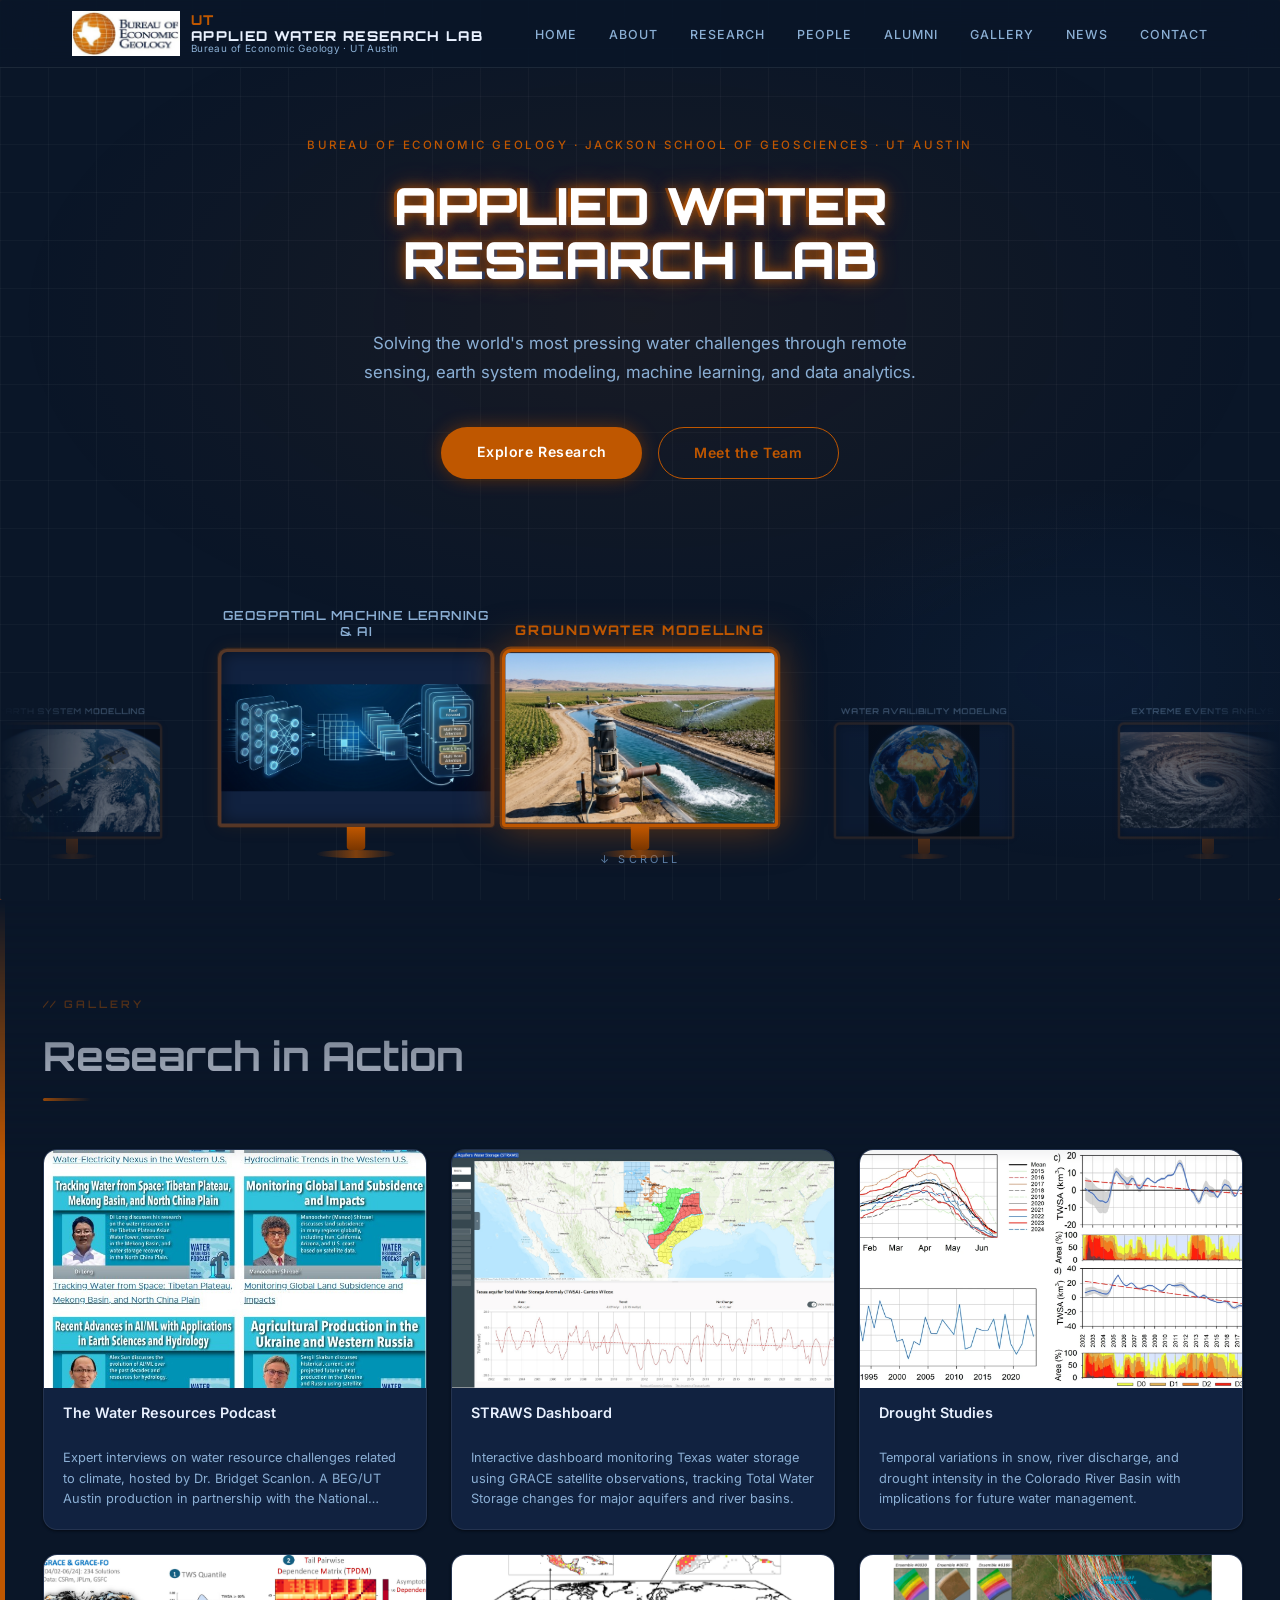
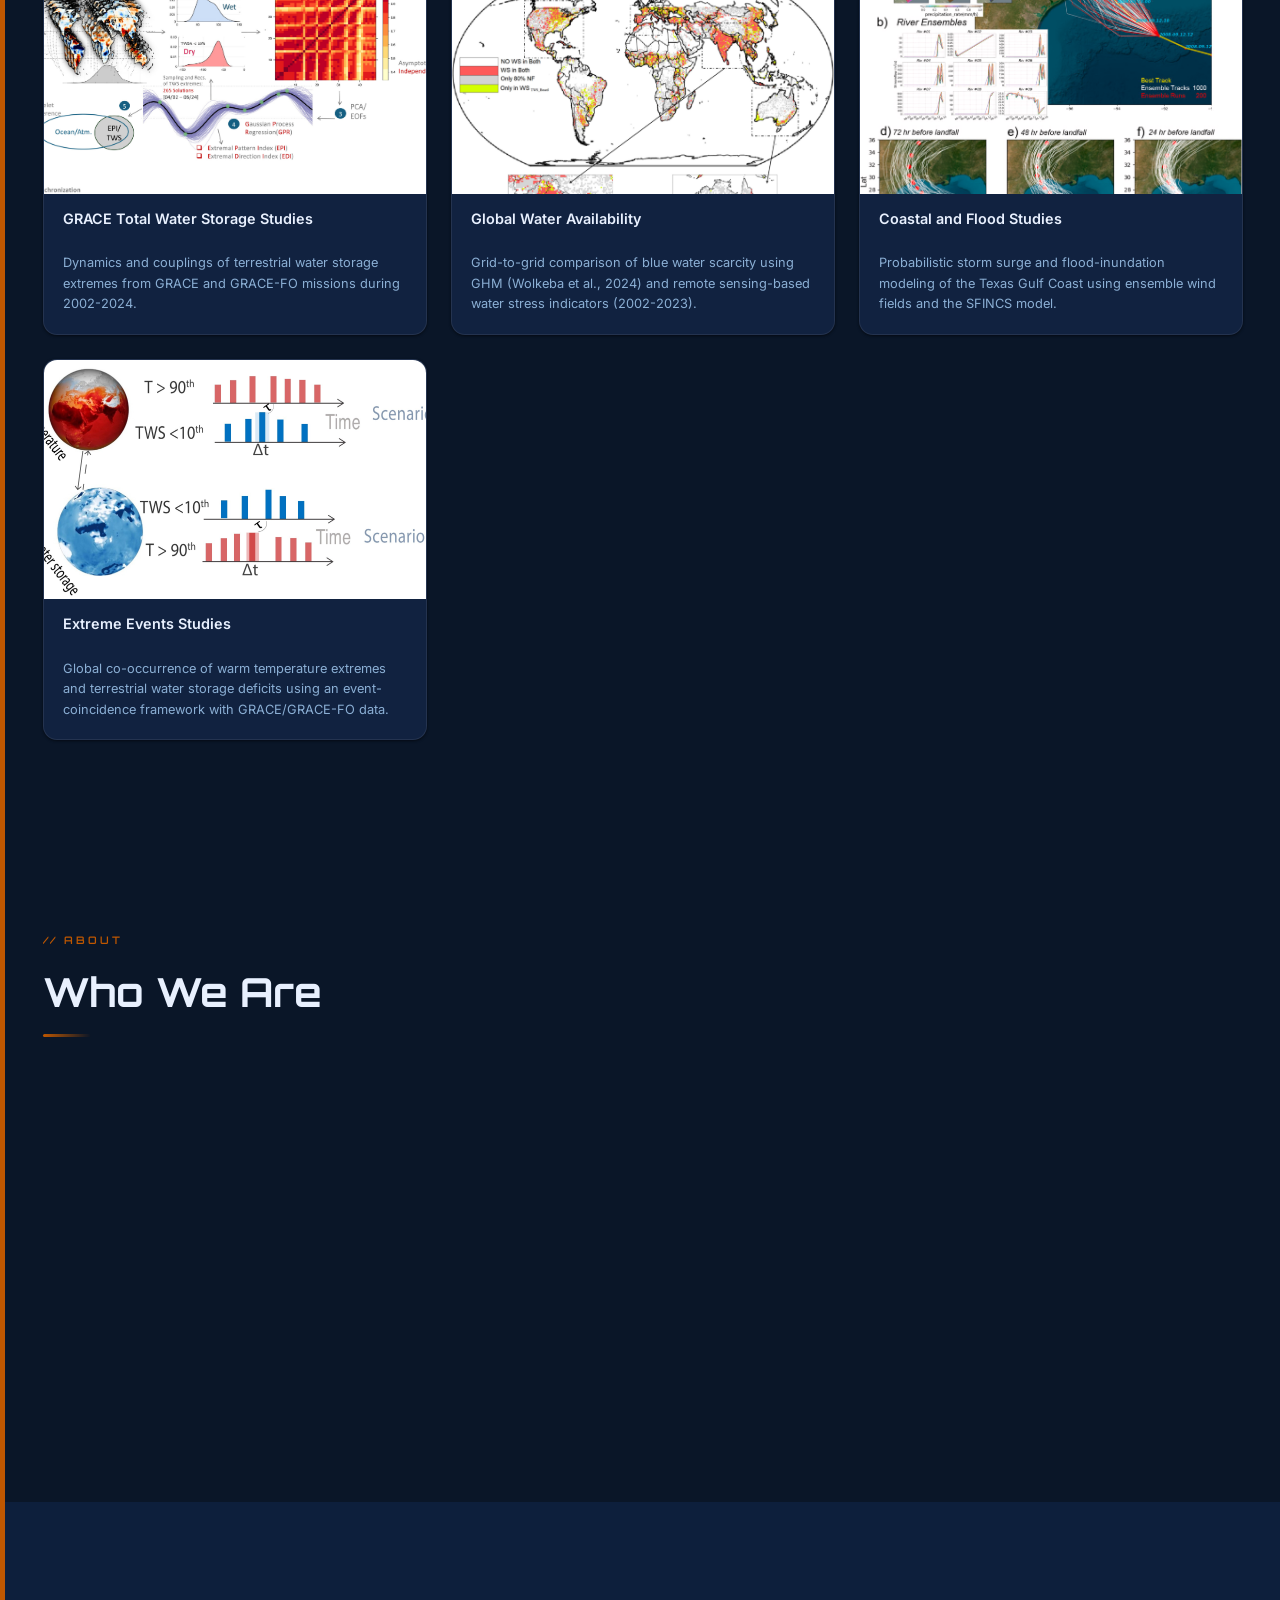
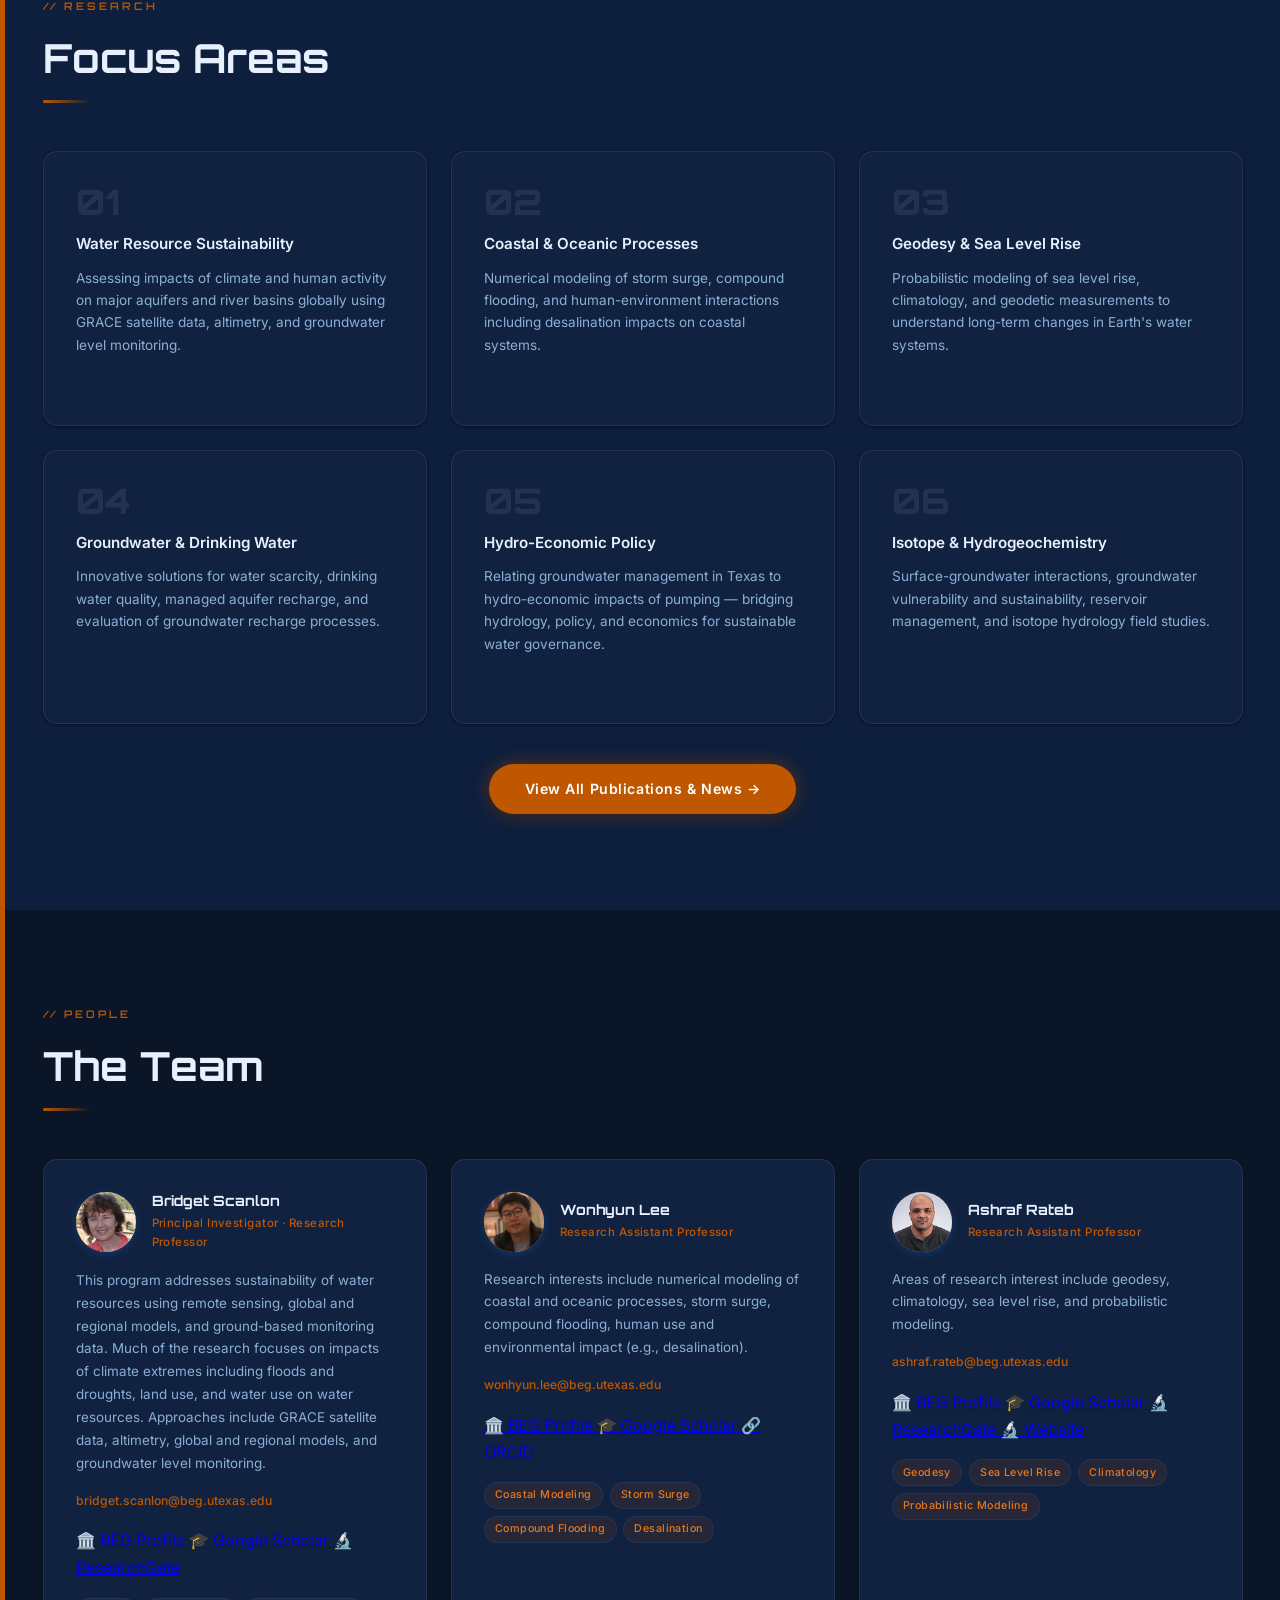
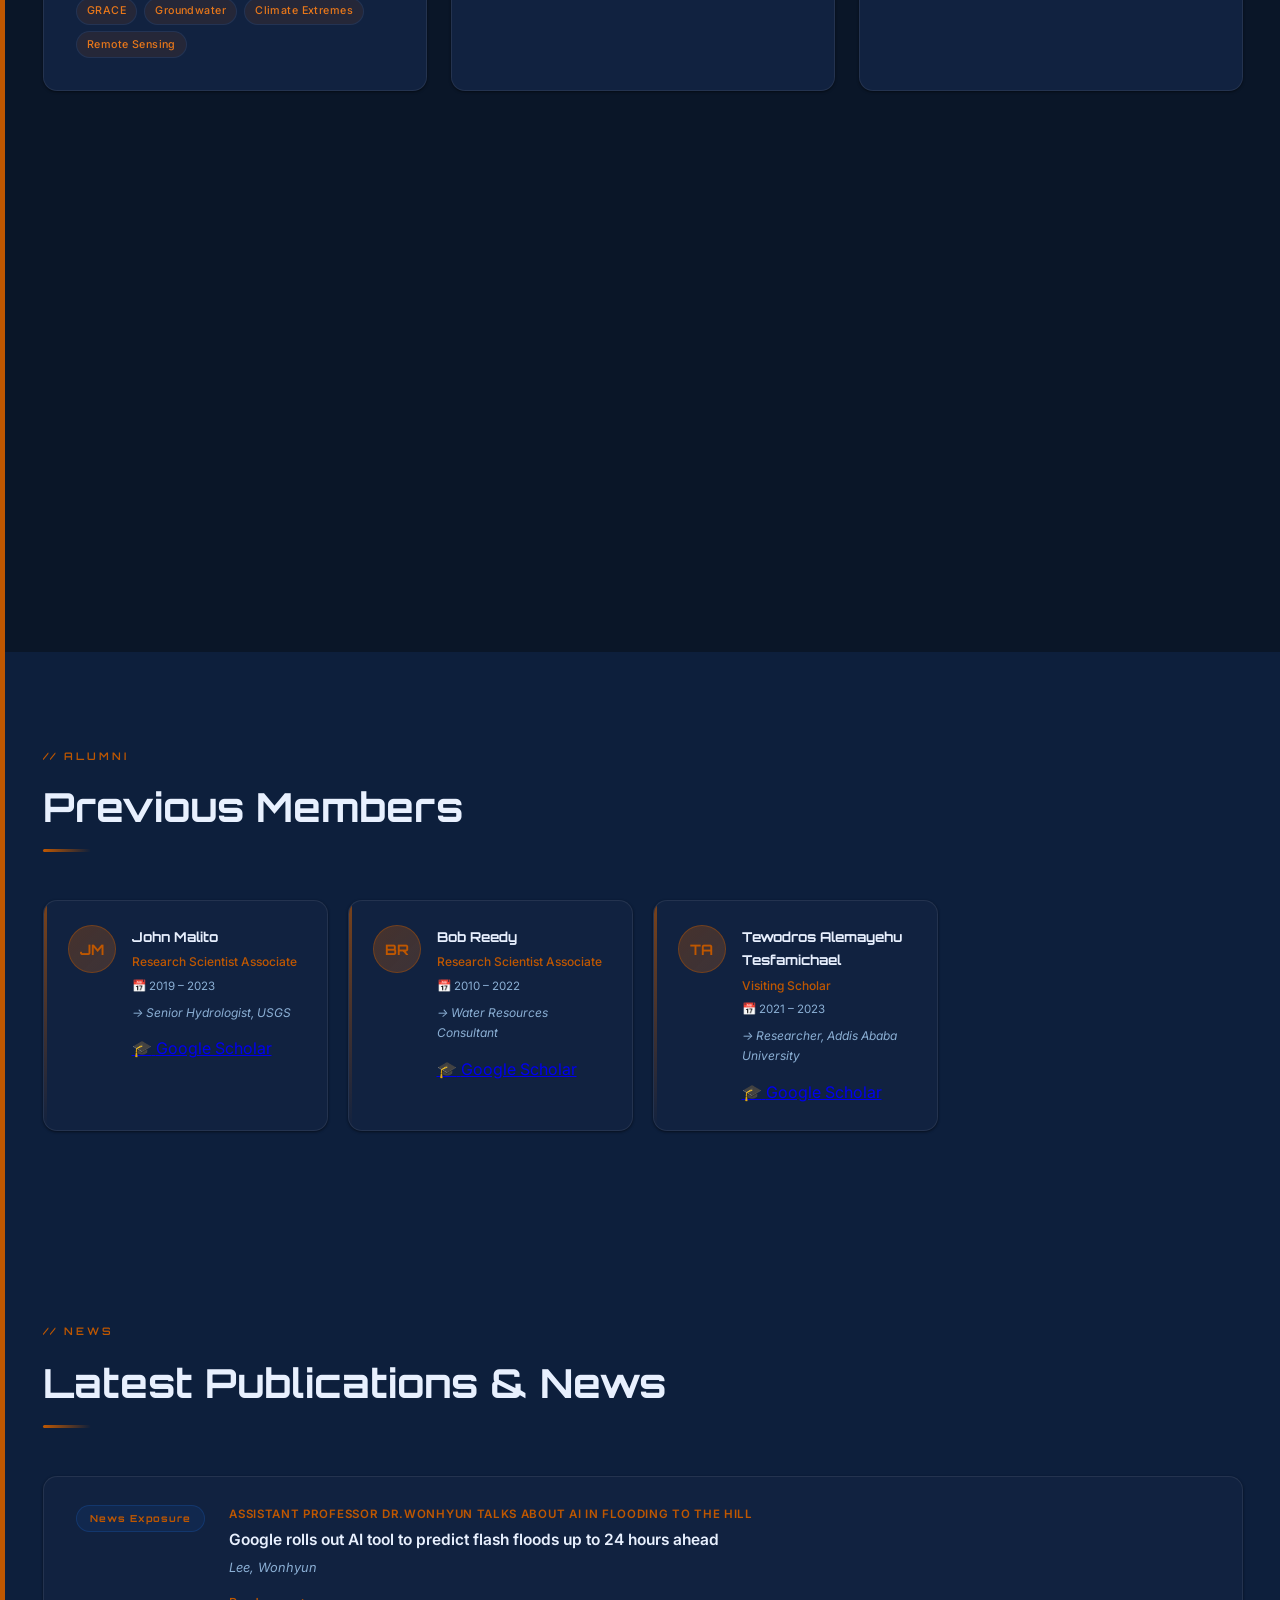
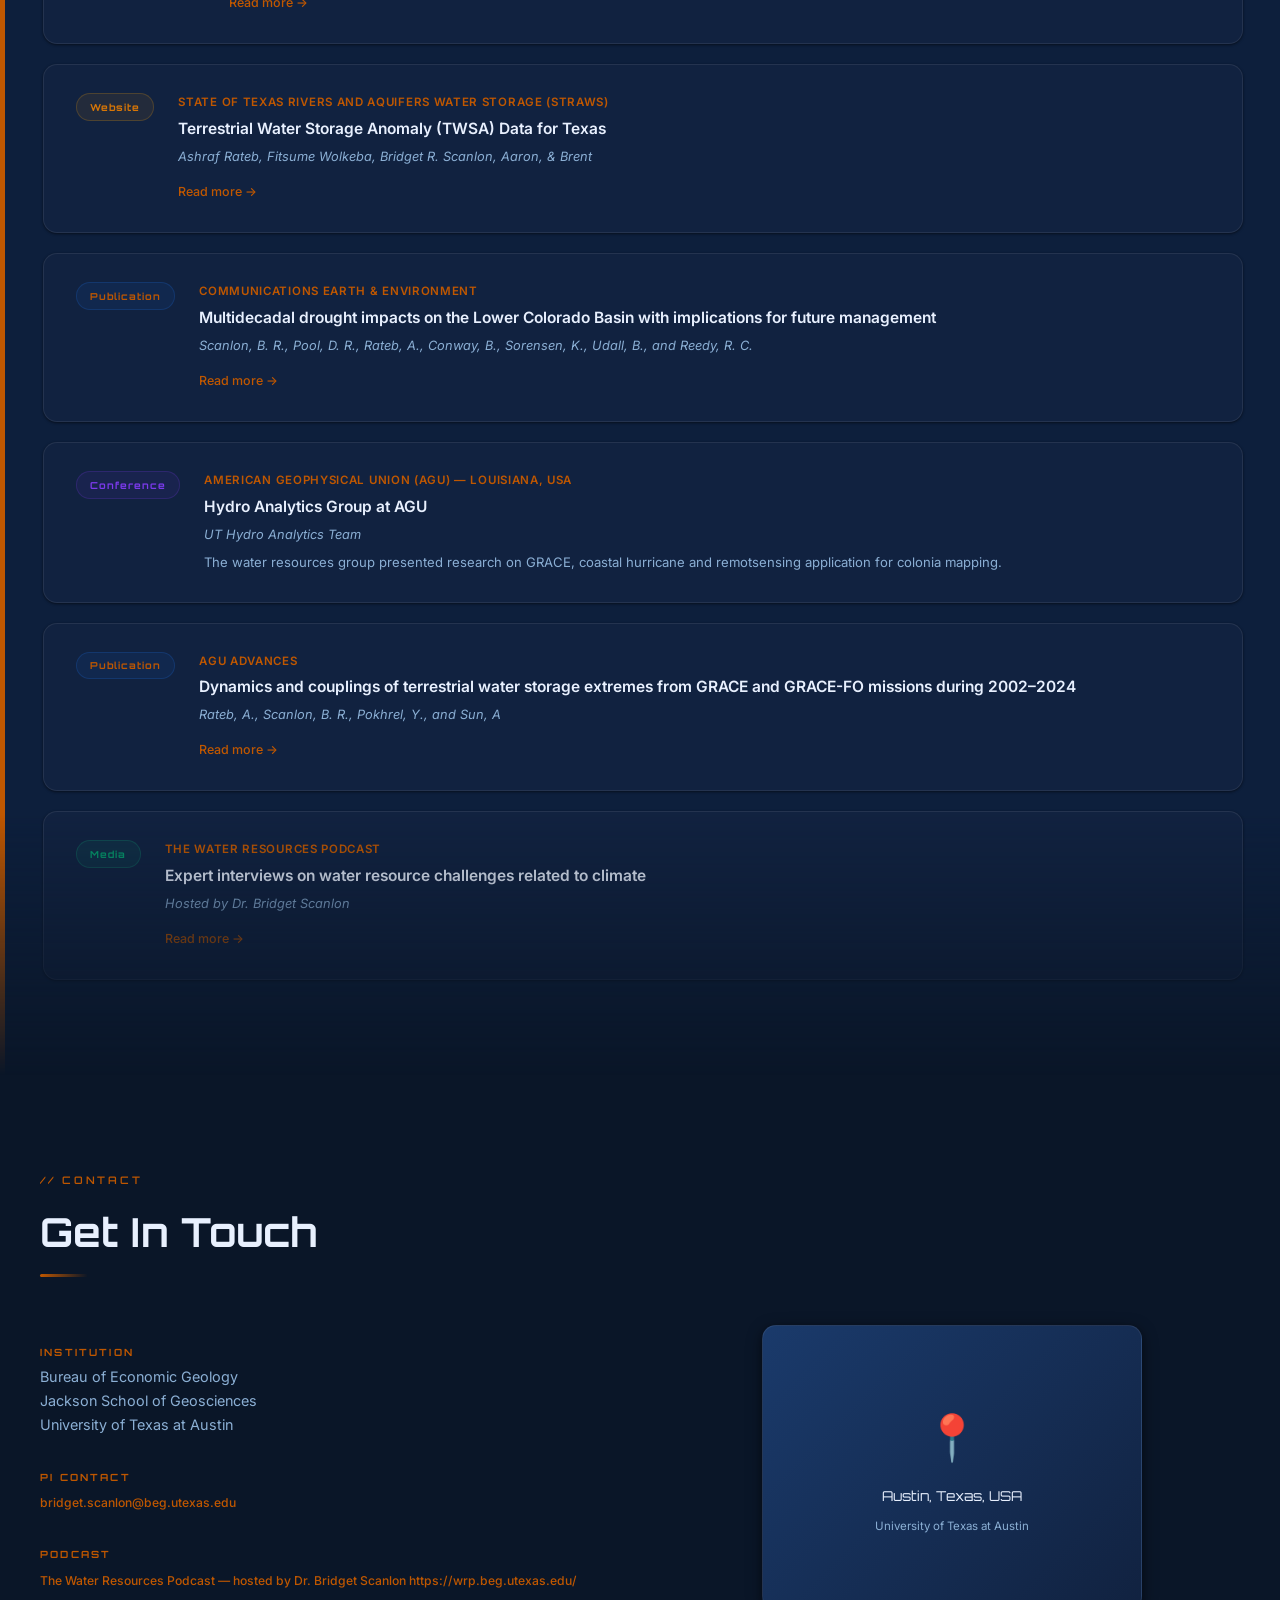
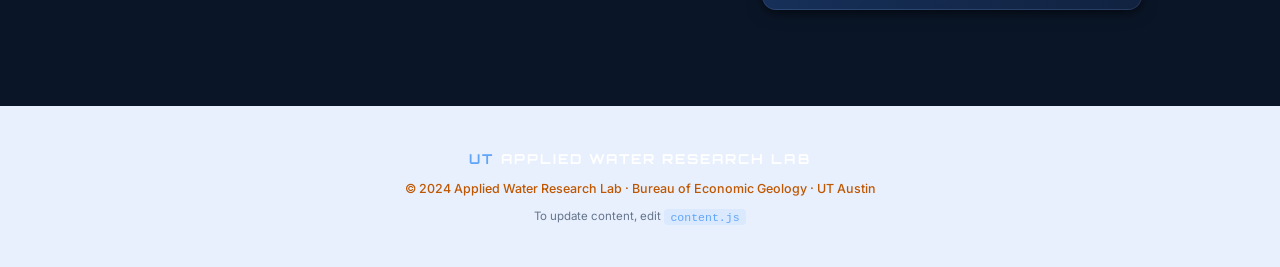
==== index.html @ e564a517 "Deploy Applied Water Research Lab website" ====
<!DOCTYPE html>
<html lang="en">
<head>
  <meta charset="UTF-8" />
  <meta name="viewport" content="width=device-width, initial-scale=1.0"/>
  <title>Applied Water Research Lab</title>
  <link rel="stylesheet" href="style.css" />
  <link href="https://fonts.googleapis.com/css2?family=Orbitron:wght@400;600;800&family=Inter:wght@300;400;500;600&display=swap" rel="stylesheet"/>
</head>
<body>

  <!-- ── PARTICLE CANVAS ── -->
  <canvas id="particles"></canvas>

  <!-- ── NAV ── -->
  <nav class="navbar" id="navbar">
    <div class="nav-inner">
      <div class="nav-logo">
        <!-- BEG Logo from gallery -->
        <img src="images/gallery/BEG UTA logo.JPG" alt="Bureau of Economic Geology · UT Austin" class="ut-logo"/>
        <div class="nav-logo-text">
          <span class="logo-accent">UT</span> APPLIED WATER RESEARCH LAB
          <span class="nav-logo-sub">Bureau of Economic Geology · UT Austin</span>
        </div>
      </div>
      <ul class="nav-links">
        <li><a href="#home">Home</a></li>
        <li><a href="#about">About</a></li>
        <li><a href="#research">Research</a></li>
        <li><a href="#people">People</a></li>
        <li><a href="#alumni">Alumni</a></li>
        <li><a href="#gallery">Gallery</a></li>
        <li><a href="#news">News</a></li>
        <li><a href="#contact">Contact</a></li>
      </ul>
      <button class="nav-toggle" id="navToggle">&#9776;</button>
    </div>
  </nav>

  <!-- ── HERO ── -->
  <section class="hero" id="home">

    <!-- ── HERO DECORATIVE (injected by hero-deco.js) ── -->
    <div class="hero-deco" id="heroDeco" aria-hidden="true"></div>

    <!-- Hero layout: center content only, no side columns -->
    <div class="hero-layout">
      <div class="hero-col hero-col-center">
        <p class="hero-eyebrow">Bureau of Economic Geology · Jackson School of Geosciences · UT Austin</p>
        <h1 class="hero-title">
          <span class="glitch" data-text="APPLIED WATER RESEARCH LAB">APPLIED WATER RESEARCH LAB</span>
        </h1>
        <p class="hero-desc">
          Solving the world's most pressing water challenges through remote sensing,
          earth system modeling, machine learning, and data analytics.
        </p>
        <div class="hero-cta">
          <a href="#research" class="btn-primary">Explore Research</a>
          <a href="#people" class="btn-outline">Meet the Team</a>
        </div>
      </div>
    </div><!-- end .hero-layout -->

    <!-- ── SKETCH CAROUSEL — slides at bottom of hero ── -->
    <div class="hero-carousel" id="heroCarousel" aria-label="Research themes">
      <div class="hc-track" id="hcTrack"></div>
    </div>

    <div class="scroll-hint">&#8595; SCROLL</div>
  </section>

  <!-- ── ORANGE STRIPE ZONE: Gallery → News ── -->
  <div id="stripe-zone">

  <!-- ── HOME MEDIA GALLERY ── -->
  <section class="section section-gallery" id="gallery">
    <div class="container">
      <div class="section-header">
        <span class="section-tag">// GALLERY</span>
        <h2 class="section-title">Research in Action</h2>
      </div>
      <!-- injected by main.js from content.js GALLERY -->
      <div class="gallery-grid" id="galleryGrid"></div>
    </div>
  </section>

  <!-- ── ABOUT ── -->
  <section class="section" id="about">
    <div class="container">
      <div class="section-header">
        <span class="section-tag">// ABOUT</span>
        <h2 class="section-title">Who We Are</h2>
      </div>
      <div class="about-grid">
        <!-- injected by main.js from content.js ABOUT.paragraphs -->
        <div class="about-text" id="aboutText"></div>
        <!-- injected by main.js from content.js ABOUT.pillars -->
        <div class="about-pillars" id="aboutPillars"></div>
      </div>
    </div>
  </section>

  <!-- ── RESEARCH ── -->
  <section class="section section-dark" id="research">
    <div class="container">
      <div class="section-header">
        <span class="section-tag">// RESEARCH</span>
        <h2 class="section-title">Focus Areas</h2>
      </div>
      <!-- injected by main.js from content.js RESEARCH_AREAS -->
      <div class="research-grid" id="researchGrid"></div>
      <div class="research-cta">
        <a href="#news" class="btn-primary">View All Publications &amp; News →</a>
      </div>
    </div>
  </section>

  <!-- ── PEOPLE ── -->
  <section class="section" id="people">
    <div class="container">
      <div class="section-header">
        <span class="section-tag">// PEOPLE</span>
        <h2 class="section-title">The Team</h2>
      </div>
      <div class="people-grid" id="peopleGrid"></div>
    </div>
  </section>

  <!-- ── ALUMNI ── -->
  <section class="section section-dark" id="alumni">
    <div class="container">
      <div class="section-header">
        <span class="section-tag">// ALUMNI</span>
        <h2 class="section-title">Previous Members</h2>
      </div>
      <div class="alumni-grid" id="alumniGrid"></div>
    </div>
  </section>

  <!-- ── NEWS ── -->
  <section class="section section-dark" id="news">
    <div class="container">
      <div class="section-header">
        <span class="section-tag">// NEWS</span>
        <h2 class="section-title">Latest Publications &amp; News</h2>
      </div>
      <!-- injected by main.js from content.js NEWS -->
      <div class="news-list" id="newsList"></div>
    </div>
  </section>

  </div><!-- end #stripe-zone -->

  <!-- ── CONTACT ── -->
  <section class="section" id="contact">
    <div class="container">
      <div class="section-header">
        <span class="section-tag">// CONTACT</span>
        <h2 class="section-title">Get In Touch</h2>
      </div>
      <div class="contact-grid">
        <!-- injected by main.js from content.js CONTACT -->
        <div class="contact-info" id="contactInfo"></div>
        <div class="contact-map-placeholder">
          <div class="map-box">
            <span>📍</span>
            <p id="mapLocation">Austin, Texas, USA</p>
            <small>University of Texas at Austin</small>
          </div>
        </div>
      </div>
    </div>
  </section>

  <!-- ── FOOTER ── -->
  <footer class="footer">
    <div class="footer-inner">
      <div class="footer-logo"><span class="logo-accent">UT</span> APPLIED WATER RESEARCH LAB</div>
      <p class="footer-copy">© 2024 Applied Water Research Lab · Bureau of Economic Geology · UT Austin</p>
      <p class="footer-edit">To update content, edit <code>content.js</code></p>
    </div>
  </footer>

  <!-- ── LIGHTBOX ── -->
  <div id="lightbox" class="lightbox" role="dialog" aria-modal="true">
    <button class="lb-close" onclick="closeLightbox()" aria-label="Close">&#10005;</button>
    <button class="lb-nav lb-prev" onclick="lbNav(-1)" aria-label="Previous">&#8592;</button>
    <button class="lb-nav lb-next" onclick="lbNav(1)"  aria-label="Next">&#8594;</button>
    <div class="lb-content">
      <img id="lb-img" src="" alt="" />
      <div class="lb-text">
        <div id="lb-caption" class="lb-caption"></div>
        <p id="lb-desc" class="lb-desc"></p>
      </div>
    </div>
  </div>

  <!-- content.js MUST load before main.js -->
  <script src="content.js"></script>
  <script src="hero-deco.js"></script>
  <script src="main.js"></script>
</body>
</html>
---- style.css ----
/* ============================================================
   UT Hydro Analytics — Navy Blue Dark Theme
   ============================================================ */

:root {
  --bg:          #0a1628;
  --bg2:         #0d1f3c;
  --surface:     #112240;
  --surface2:    #1a3a6b;
  --accent:      #BF5700;
  --accent2:     #e8771a;
  --accent3:     #ff9a3c;
  --accent-soft: rgba(191,87,0,0.12);
  --text:        #e8f0fe;
  --text-muted:  #8bafd4;
  --text-light:  #5a7fa8;
  --border:      rgba(255,255,255,0.08);
  --border-accent: rgba(191,87,0,0.35);
  --shadow-sm:   0 1px 3px rgba(0,0,0,0.35), 0 1px 2px rgba(0,0,0,0.2);
  --shadow-md:   0 4px 16px rgba(0,0,0,0.45), 0 2px 6px rgba(0,0,0,0.25);
  --shadow-lg:   0 12px 40px rgba(0,0,0,0.55), 0 4px 12px rgba(191,87,0,0.15);
  --glow:        0 4px 24px rgba(191,87,0,0.25);
  --font-head:   'Orbitron', sans-serif;
  --font-body:   'Inter', sans-serif;
  --radius:      14px;
  --radius-sm:   8px;
  --nav-h:       68px;
}

*, *::before, *::after { box-sizing: border-box; margin: 0; padding: 0; }
html { scroll-behavior: smooth; }

body {
  background: var(--bg);
  color: var(--text);
  font-family: var(--font-body);
  font-size: 16px;
  line-height: 1.7;
  overflow-x: hidden;
}

/* ── SCROLLBAR ── */
::-webkit-scrollbar { width: 5px; }
::-webkit-scrollbar-track { background: var(--bg2); }
::-webkit-scrollbar-thumb { background: var(--accent); border-radius: 3px; }

/* ── PARTICLE CANVAS ── */
#particles {
  position: fixed;
  inset: 0;
  z-index: 0;
  pointer-events: none;
  opacity: 0.45;
}

/* ── NAVBAR ── */
.navbar {
  position: fixed;
  top: 0; left: 0; right: 0;
  height: var(--nav-h);
  z-index: 100;
  background: rgba(10, 22, 40, 0.88);
  backdrop-filter: blur(20px);
  -webkit-backdrop-filter: blur(20px);
  border-bottom: 1px solid var(--border);
  transition: box-shadow 0.3s, background 0.3s;
}
.navbar.scrolled {
  background: rgba(10, 22, 40, 0.97);
  box-shadow: var(--shadow-sm);
}

.nav-inner {
  max-width: 1200px;
  margin: 0 auto;
  height: 100%;
  display: flex;
  align-items: center;
  justify-content: space-between;
  padding: 0 2rem;
}

.nav-logo {
  font-family: var(--font-head);
  font-size: 0.85rem;
  font-weight: 800;
  letter-spacing: 0.12em;
  color: var(--text);
}
.logo-accent { color: var(--accent); }

.nav-links { display: flex; gap: 2rem; list-style: none; }
.nav-links a {
  color: var(--text-muted);
  text-decoration: none;
  font-size: 0.78rem;
  font-weight: 500;
  letter-spacing: 0.08em;
  text-transform: uppercase;
  transition: color 0.2s;
  position: relative;
  padding-bottom: 2px;
}
.nav-links a::after {
  content: '';
  position: absolute;
  bottom: -2px; left: 0;
  width: 0; height: 2px;
  background: var(--accent);
  border-radius: 2px;
  transition: width 0.25s;
}
.nav-links a:hover { color: var(--accent); }
.nav-links a:hover::after { width: 100%; }

.nav-toggle {
  display: none;
  background: none;
  border: none;
  color: var(--accent);
  font-size: 1.4rem;
  cursor: pointer;
}

/* ── HERO ── */
.hero {
  position: relative;
  /* Use min-content height so it never clips at high zoom */
  min-height: max(100vh, 520px);
  display: flex;
  flex-direction: column;
  align-items: stretch;
  justify-content: center;
  padding-top: calc(var(--nav-h) + clamp(1rem, 3vh, 3rem));
  padding-bottom: clamp(0.5rem, 2vh, 2rem);
  z-index: 1;
  overflow: hidden;
}

/* Center content column */
.hero-layout {
  display: flex;
  justify-content: center;
  align-items: center;
  width: 100%;
  max-width: min(860px, 95vw);
  margin: 0 auto;
  padding: 0 clamp(1rem, 4vw, 3rem);
  flex: 1;
}

.hero-col-center {
  display: flex;
  flex-direction: column;
  align-items: center;
  text-align: center;
  gap: 0;
  z-index: 1;
  width: 100%;
}

/* Fluid title */
.hero-title {
  font-family: var(--font-head);
  font-size: clamp(1.4rem, 5.5vw, 5rem);
  font-weight: 800;
  line-height: 1.05;
  /* Generous bottom margin — keeps glow well away from description */
  margin-bottom: clamp(2rem, 4vh, 4rem);
  padding-bottom: 0.2em;
  color: var(--text);
  /* Contain the glow within the title block */
  isolation: isolate;
}

.hero-sub {
  font-size: clamp(0.65rem, 2vw, 1.6rem);
  font-weight: 400;
  color: var(--text-muted);
  letter-spacing: 0.28em;
}

.hero-eyebrow {
  font-size: clamp(0.55rem, 1vw, 0.72rem);
  letter-spacing: 0.2em;
  text-transform: uppercase;
  color: var(--accent);
  margin-bottom: clamp(0.5rem, 1.5vh, 1.5rem);
  font-weight: 500;
}

.hero-desc {
  max-width: min(520px, 90vw);
  color: var(--text-muted);
  font-size: clamp(0.8rem, 1.4vw, 1.05rem);
  margin-bottom: clamp(1rem, 2vh, 2rem);
  line-height: 1.75;
  text-align: center;
  margin-left: auto;
  margin-right: auto;
}

.hero-cta {
  display: flex;
  gap: clamp(0.5rem, 2vw, 1rem);
  justify-content: center;
  flex-wrap: wrap;
  margin-bottom: clamp(0.5rem, 1.5vh, 1.5rem);
}

/* ── HERO CAROUSEL STRIP ── */
.hero-carousel {
  width: 100%;
  overflow-x: hidden;
  overflow-y: visible;
  /* Top padding = room for label + active scale overshoot */
  padding: clamp(2rem, 4vh, 4rem) 0 clamp(0.5rem, 1.5vh, 1.5rem);
  position: relative;
  z-index: 1;
  flex-shrink: 0;
  -webkit-mask-image: linear-gradient(
    to right, transparent 0%, black 6%, black 94%, transparent 100%);
  mask-image: linear-gradient(
    to right, transparent 0%, black 6%, black 94%, transparent 100%);
}

.hc-track {
  display: flex;
  gap: clamp(10px, 1.5vw, 24px);
  align-items: flex-end;
  will-change: transform;
  cursor: pointer;
  overflow: visible;
}

/* Each monitor item — fluid width */
.hc-item {
  flex-shrink: 0;
  width: clamp(120px, 16vw, 260px);
  display: flex;
  flex-direction: column;
  align-items: center;
  gap: 0.4rem;
  opacity: 0.38;
  transform: scale(0.75);
  transform-origin: center bottom;
  transition: opacity 0.45s ease, transform 0.45s cubic-bezier(0.4,0,0.2,1);
}

.hc-item.hc-active {
  opacity: 1;
  transform: scale(1.15);
}

/* Label above monitor */
.hc-label {
  font-family: var(--font-head);
  font-size: clamp(0.45rem, 0.7vw, 0.68rem);
  font-weight: 600;
  letter-spacing: 0.08em;
  color: var(--text-muted);
  text-align: center;
  text-transform: uppercase;
  width: 100%;
  white-space: normal;
  line-height: 1.3;
  min-height: 2.2em;
  display: flex;
  align-items: flex-end;
  justify-content: center;
  transition: color 0.3s;
  order: -1;
}

.hc-item.hc-active .hc-label {
  color: #BF5700;
  font-weight: 800;
}

.hc-screen {
  display: flex;
  flex-direction: column;
  align-items: center;
}

/* Bezel — fluid */
.hc-bezel {
  width: 100%;
  aspect-ratio: 16/10;
  border: clamp(2px, 0.3vw, 3px) solid rgba(191,87,0,0.4);
  border-radius: 6px 6px 3px 3px;
  overflow: hidden;
  background: var(--surface);
  box-shadow:
    0 0 0 1px rgba(191,87,0,0.15),
    0 0 14px rgba(191,87,0,0.1),
    inset 0 0 12px rgba(0,0,0,0.5);
  transition: border-color 0.45s, box-shadow 0.45s;
}

.hc-item.hc-active .hc-bezel {
  border-color: #BF5700;
  box-shadow:
    0 0 0 2px rgba(191,87,0,0.55),
    0 0 32px rgba(191,87,0,0.55),
    inset 0 0 8px rgba(0,0,0,0.2);
}

.hc-bezel img {
  width: 100%;
  height: 100%;
  object-fit: contain;
  background: transparent;
  display: block;
  transition: transform 0.45s ease;
}

.hc-item.hc-active .hc-bezel img { transform: scale(1.06); }

.hc-stand {
  width: clamp(8px, 1vw, 16px);
  height: clamp(10px, 1.5vw, 20px);
  background: linear-gradient(to bottom, #BF5700, #7a3600);
  border-radius: 0 0 3px 3px;
}

.hc-base {
  width: clamp(36px, 5vw, 70px);
  height: clamp(4px, 0.5vw, 7px);
  background: linear-gradient(to right, transparent, #BF5700, transparent);
  border-radius: 50%;
  opacity: 0.65;
}

/* Always show carousel — never hide it */
@media (max-width: 480px) {
  .hc-item  { width: clamp(90px, 22vw, 140px); }
  .hc-label { font-size: 0.45rem; min-height: 1.8em; }
}

/* Side columns — 3 sketches each */
.hero-col {
  display: flex;
  flex-direction: column;
  gap: 0.8rem;
  align-items: center;
}

.hero-col-center {
  display: flex;
  flex-direction: column;
  align-items: center;
  text-align: center;
  gap: 0;
  z-index: 1;
}

/* Each sketch slot */
.hero-sketch {
  width: 100%;
  max-width: 220px;
  display: flex;
  flex-direction: column;
  align-items: center;
  gap: 0.3rem;
  animation: decoFadeIn 0.9s ease forwards;
  opacity: 0;
}
.hero-sketch:nth-child(1) { animation-delay: 0.15s; }
.hero-sketch:nth-child(2) { animation-delay: 0.35s; }
.hero-sketch:nth-child(3) { animation-delay: 0.55s; }

.hero-sketch img {
  width: 100%;
  height: auto;
  object-fit: contain;
  background: transparent;
  filter: drop-shadow(0 3px 10px rgba(26,115,232,0.12));
  animation: decoFloat 8s ease-in-out infinite;
}
.hero-sketch:nth-child(2) img { animation-duration: 10s; animation-delay: 0.8s; }
.hero-sketch:nth-child(3) img { animation-duration:  9s; animation-delay: 1.4s; }

.sketch-label {
  font-family: var(--font-head);
  font-size: 0.55rem;
  font-weight: 700;
  letter-spacing: 0.08em;
  color: var(--accent2);
  text-align: center;
  opacity: 0.7;
  text-transform: uppercase;
}

/* heroDeco not used — hidden */
.hero-deco { display: none; }

@keyframes decoFadeIn {
  from { opacity: 0; transform: translateY(14px) scale(0.96); }
  to   { opacity: 1; transform: none; }
}
@keyframes decoFloat {
  0%,100% { transform: translateY(0);    }
  50%      { transform: translateY(-9px); }
}

/* Hero text */
.hero-eyebrow {
  font-size: clamp(0.6rem, 1vw, 0.72rem);
  letter-spacing: 0.2em;
  text-transform: uppercase;
  color: var(--accent);
  margin-bottom: 1rem;
  font-weight: 500;
}
.hero-title {
  font-family: var(--font-head);
  font-size: clamp(1.5rem, 4.5vw, 5rem);
  font-weight: 800;
  line-height: 1.05;
  margin-bottom: 1rem;
  color: var(--text);
}
.hero-sub {
  font-size: clamp(0.7rem, 2vw, 1.6rem);
  font-weight: 400;
  color: var(--text-muted);
  letter-spacing: 0.28em;
}
.hero-desc {
  max-width: 520px;
  color: var(--text-muted);
  font-size: clamp(0.85rem, 1.2vw, 1.05rem);
  margin-bottom: 1.5rem;
  line-height: 1.75;
  text-align: center;
  margin-left: auto;
  margin-right: auto;
}
.hero-cta {
  display: flex;
  gap: 1rem;
  justify-content: center;
  flex-wrap: wrap;
  margin-bottom: 0.5rem;
}
.hero-stats {
  display: flex;
  gap: 1rem;
  justify-content: center;
  flex-wrap: wrap;
  margin-top: 0.5rem;
}

/* Stat cards as clickable links */
.stat-card {
  display: flex;
  flex-direction: column;
  align-items: center;
  padding: 1.2rem 2rem;
  background: var(--surface);
  border: 1px solid var(--border);
  border-radius: var(--radius);
  box-shadow: var(--shadow-sm);
  min-width: 120px;
  text-decoration: none;
  transition: transform 0.2s, box-shadow 0.2s, border-color 0.2s;
}
.stat-link:hover {
  transform: translateY(-3px);
  box-shadow: var(--shadow-lg);
  border-color: #BF5700;
}
.stat-num {
  font-family: var(--font-head);
  font-size: 2rem;
  font-weight: 800;
  color: var(--accent);
}
.stat-label {
  font-size: 0.72rem;
  color: var(--text-muted);
  letter-spacing: 0.1em;
  text-transform: uppercase;
  margin-top: 0.2rem;
  text-align: center;
}

/* Theme label above each sketch */
.sketch-theme-label {
  font-family: var(--font-head);
  font-size: clamp(0.5rem, 0.9vw, 0.65rem);
  font-weight: 700;
  letter-spacing: 0.08em;
  color: #BF5700;
  text-align: center;
  text-transform: uppercase;
  opacity: 0.85;
  margin-bottom: 0.3rem;
  line-height: 1.3;
}

/* ── RESPONSIVE BREAKPOINTS ── */

/* Medium: shrink side columns, hide deep-learning overlay */
@media (max-width: 1100px) {
  .hero-layout {
    grid-template-columns: minmax(0, 1fr) minmax(0, 2.5fr) minmax(0, 1fr);
  }
  .hero-deco { display: none; }
}

/* Tablet: collapse to single column, sketches go below content */
@media (max-width: 768px) {
  .hero-layout {
    grid-template-columns: 1fr;
    grid-template-rows: auto auto auto;
  }
  .hero-col-left,
  .hero-col-right {
    flex-direction: row;
    justify-content: center;
    flex-wrap: wrap;
    gap: 0.75rem;
  }
  .hero-col-left  { order: 2; }
  .hero-col-center{ order: 1; }
  .hero-col-right { order: 3; }
  .hero-sketch    { max-width: 110px; }
  .hero-deco      { display: none; }
}

/* Mobile: hide all sketches, full-width text */
@media (max-width: 480px) {
  .hero-col-left,
  .hero-col-right { display: none; }
  .hero-layout    { padding: 0 1rem; }
}

/* Subtle geometric grid overlay */
.hero::before {
  content: '';
  position: absolute;
  inset: 0;
  background-image:
    linear-gradient(rgba(255,255,255,0.03) 1px, transparent 1px),
    linear-gradient(90deg, rgba(255,255,255,0.03) 1px, transparent 1px);
  background-size: 48px 48px;
  pointer-events: none;
}

/* Soft radial glow */
.hero::after {
  content: '';
  position: absolute;
  inset: 0;
  background:
    radial-gradient(ellipse 70% 55% at 50% 35%, rgba(191,87,0,0.08) 0%, transparent 70%),
    radial-gradient(ellipse 40% 35% at 85% 75%, rgba(26,115,232,0.06) 0%, transparent 60%);
  pointer-events: none;
}

.hero-eyebrow {
  font-size: 0.72rem;
  letter-spacing: 0.22em;
  text-transform: uppercase;
  color: var(--accent);
  margin-bottom: 1.5rem;
  font-weight: 500;
}

.hero-title {
  font-family: var(--font-head);
  font-size: clamp(1.4rem, 4vw, 5rem);
  font-weight: 800;
  line-height: 1.05;
  margin-bottom: 1.5rem;
  color: var(--text);
}

.hero-sub {
  font-size: clamp(0.9rem, 2.5vw, 1.6rem);
  font-weight: 400;
  color: var(--text-muted);
  letter-spacing: 0.28em;
}

/* Applied Water Research Lab — UT orange glow title */
.glitch {
  position: relative;
  color: #ffffff;
  /* Tighter glow — no bleed into description below */
  text-shadow:
    0 0 12px rgba(191,87,0,0.85),
    0 0 24px rgba(191,87,0,0.45),
    1px 1px 0px rgba(13,71,161,0.4);
  /* Clip glow so it can't escape the title's own line-box */
  display: block;
  overflow: visible;
  padding-bottom: 0.15em;   /* tiny buffer so descenders don't clip */
}
.glitch::before,
.glitch::after {
  content: attr(data-text);
  position: absolute;
  left: 0; top: 0;
  width: 100%;
  overflow: hidden;
  color: #ffffff;
}
.glitch::before {
  text-shadow: -3px 0 #BF5700;
  animation: glitch1 4s infinite;
  clip-path: polygon(0 0, 100% 0, 100% 35%, 0 35%);
  opacity: 0.55;
}
.glitch::after {
  text-shadow: 3px 0 #0d47a1;
  animation: glitch2 4s infinite;
  clip-path: polygon(0 65%, 100% 65%, 100% 100%, 0 100%);
  opacity: 0.45;
}
@keyframes glitch1 {
  0%,88%,100% { transform: translate(0); }
  90%          { transform: translate(-2px, 1px); }
  93%          { transform: translate(2px, -1px); }
}
@keyframes glitch2 {
  0%,88%,100% { transform: translate(0); }
  91%          { transform: translate(2px, -1px); }
  94%          { transform: translate(-2px, 1px); }
}

.hero-desc {
  max-width: 600px;
  color: var(--text-muted);
  font-size: 1.05rem;
  margin-bottom: 2.5rem;
  line-height: 1.75;
}

.hero-cta { display: flex; gap: 1rem; justify-content: center; flex-wrap: wrap; margin-bottom: 4rem; }

.btn-primary {
  padding: 0.8rem 2.2rem;
  background: var(--accent);
  color: #fff;
  border-radius: 50px;
  text-decoration: none;
  font-weight: 600;
  font-size: 0.88rem;
  letter-spacing: 0.04em;
  box-shadow: 0 2px 12px rgba(26,115,232,0.35);
  transition: transform 0.2s, box-shadow 0.2s, background 0.2s;
}
.btn-primary:hover {
  background: var(--accent2);
  transform: translateY(-2px);
  box-shadow: 0 6px 24px rgba(26,115,232,0.4);
}

.btn-outline {
  padding: 0.8rem 2.2rem;
  border: 1.5px solid var(--accent);
  color: var(--accent);
  border-radius: 50px;
  text-decoration: none;
  font-weight: 600;
  font-size: 0.88rem;
  letter-spacing: 0.04em;
  transition: background 0.2s, color 0.2s;
}
.btn-outline:hover { background: var(--accent); color: #fff; }

.hero-stats { display: flex; gap: 1.5rem; justify-content: center; flex-wrap: wrap; }
.stat-card {
  display: flex;
  flex-direction: column;
  align-items: center;
  padding: 1.2rem 2rem;
  background: var(--surface);
  border: 1px solid var(--border);
  border-radius: var(--radius);
  box-shadow: var(--shadow-sm);
  min-width: 120px;
}
.stat-num {
  font-family: var(--font-head);
  font-size: 2rem;
  font-weight: 800;
  color: var(--accent);
}
.stat-label { font-size: 0.72rem; color: var(--text-muted); letter-spacing: 0.1em; text-transform: uppercase; margin-top: 0.2rem; }

.scroll-hint {
  position: absolute;
  bottom: 2rem; left: 50%;
  transform: translateX(-50%);
  font-size: 0.68rem;
  letter-spacing: 0.3em;
  color: var(--text-light);
  animation: bounce 2s infinite;
}
@keyframes bounce {
  0%,100% { transform: translateX(-50%) translateY(0); }
  50%      { transform: translateX(-50%) translateY(6px); }
}

/* ── SECTIONS ── */
.section { position: relative; z-index: 1; padding: 6rem 2rem; }
.section-dark { background: var(--bg2); }

.container { max-width: 1200px; margin: 0 auto; }

.section-header { margin-bottom: 3rem; }
.section-tag {
  font-family: var(--font-head);
  font-size: 0.65rem;
  letter-spacing: 0.28em;
  color: var(--accent);
  display: block;
  margin-bottom: 0.5rem;
  font-weight: 600;
}
.section-title {
  font-family: var(--font-head);
  font-size: clamp(1.6rem, 3.5vw, 2.5rem);
  font-weight: 700;
  color: var(--text);
  display: inline-block;
}
.section-title::after {
  content: '';
  display: block;
  height: 3px;
  width: 48px;
  background: linear-gradient(90deg, var(--accent), rgba(26,115,232,0));
  border-radius: 2px;
  margin-top: 0.5rem;
}

/* ── ABOUT ── */
.about-grid {
  display: grid;
  grid-template-columns: 1fr 1fr;
  gap: 4rem;
  align-items: start;
}
.about-text p { color: var(--text-muted); margin-bottom: 1.2rem; font-size: 0.97rem; }
.about-text strong { color: var(--accent2); font-weight: 600; }

.about-pillars { display: grid; grid-template-columns: repeat(3, 1fr); gap: 1rem; }
.pillar {
  display: flex;
  flex-direction: column;
  align-items: center;
  gap: 0.6rem;
  padding: 1.4rem 0.75rem;
  background: var(--surface);
  border: 1px solid var(--border);
  border-radius: var(--radius);
  text-align: center;
  box-shadow: var(--shadow-sm);
  transition: border-color 0.25s, box-shadow 0.25s, transform 0.25s;
  cursor: default;
}
.pillar:hover {
  border-color: var(--border-accent);
  box-shadow: var(--glow);
  transform: translateY(-3px);
}
.pillar-icon { font-size: 1.75rem; }
.pillar span { font-size: 0.72rem; color: var(--text-muted); letter-spacing: 0.06em; font-weight: 500; }

/* ── RESEARCH ── */
.research-grid { display: grid; grid-template-columns: repeat(3, 1fr); gap: 1.5rem; }
.research-card {
  background: var(--surface);
  border: 1px solid var(--border);
  border-radius: var(--radius);
  padding: 2rem;
  position: relative;
  overflow: hidden;
  box-shadow: var(--shadow-sm);
  transition: transform 0.25s, box-shadow 0.25s, border-color 0.25s;
  text-decoration: none;
  color: inherit;
  display: flex;
  flex-direction: column;
  cursor: pointer;
}
.research-card::before {
  content: '';
  position: absolute;
  top: 0; left: 0; right: 0;
  height: 3px;
  background: linear-gradient(90deg, var(--accent), var(--accent3));
  opacity: 0;
  transition: opacity 0.25s;
}
.research-card:hover {
  transform: translateY(-4px);
  box-shadow: var(--shadow-lg);
  border-color: #BF5700;
}
.research-card:hover::before { opacity: 1; }

.rc-number {
  font-family: var(--font-head);
  font-size: 2.2rem;
  font-weight: 800;
  color: rgba(255,255,255,0.08);
  line-height: 1;
  margin-bottom: 0.75rem;
  transition: color 0.25s;
}
.research-card:hover .rc-number { color: #BF5700; }
.research-card h3 { font-size: 0.95rem; font-weight: 600; margin-bottom: 0.6rem; color: var(--text); }
.research-card p  { font-size: 0.85rem; color: var(--text-muted); line-height: 1.65; flex: 1; }

.rc-link {
  display: inline-block;
  margin-top: 1rem;
  font-size: 0.75rem;
  font-weight: 700;
  color: #BF5700;
  letter-spacing: 0.04em;
  opacity: 0;
  transform: translateX(-4px);
  transition: opacity 0.2s, transform 0.2s;
}
.research-card:hover .rc-link { opacity: 1; transform: translateX(0); }

/* CTA button below the grid */
.research-cta {
  display: flex;
  justify-content: center;
  margin-top: 2.5rem;
}

/* ── PEOPLE ── */
.people-grid {
  display: grid;
  grid-template-columns: repeat(auto-fill, minmax(320px, 1fr));
  gap: 1.5rem;
}
.person-card {
  background: var(--surface);
  border: 1px solid var(--border);
  border-radius: var(--radius);
  padding: 2rem;
  display: flex;
  flex-direction: column;
  gap: 1rem;
  box-shadow: var(--shadow-sm);
  transition: transform 0.25s, box-shadow 0.25s, border-color 0.25s;
  position: relative;
  overflow: hidden;
}
.person-card::after {
  content: '';
  position: absolute;
  bottom: 0; left: 0; right: 0;
  height: 3px;
  background: linear-gradient(90deg, var(--accent), var(--accent3));
  opacity: 0;
  transition: opacity 0.25s;
}
.person-card:hover {
  transform: translateY(-4px);
  box-shadow: var(--shadow-lg);
  border-color: var(--border-accent);
}
.person-card:hover::after { opacity: 1; }

.person-avatar {
  width: 60px; height: 60px;
  border-radius: 50%;
  background: linear-gradient(135deg, var(--accent), var(--accent3));
  display: flex; align-items: center; justify-content: center;
  font-family: var(--font-head);
  font-size: 1.1rem;
  font-weight: 700;
  color: #fff;
  flex-shrink: 0;
  overflow: hidden;
  box-shadow: 0 2px 8px rgba(26,115,232,0.25);
}
.person-avatar img { width: 100%; height: 100%; object-fit: cover; }

.person-header { display: flex; align-items: center; gap: 1rem; }
.person-info { flex: 1; }
.person-name { font-family: var(--font-head); font-size: 0.88rem; font-weight: 700; color: var(--text); line-height: 1.3; }
.person-role { font-size: 0.72rem; color: var(--accent); letter-spacing: 0.04em; margin-top: 0.25rem; font-weight: 500; }

.person-bio { font-size: 0.84rem; color: var(--text-muted); line-height: 1.7; }

.person-email {
  font-size: 0.76rem;
  color: var(--accent);
  text-decoration: none;
  word-break: break-all;
  transition: color 0.2s;
  font-weight: 500;
}
.person-email:hover { color: var(--accent2); text-decoration: underline; }

.person-tags { display: flex; flex-wrap: wrap; gap: 0.4rem; }
.tag {
  font-size: 0.67rem;
  padding: 0.22rem 0.65rem;
  background: var(--accent-soft);
  border: 1px solid rgba(26,115,232,0.15);
  border-radius: 50px;
  color: var(--accent2);
  letter-spacing: 0.04em;
  font-weight: 500;
  transition: background 0.2s, border-color 0.2s;
}
.person-card:hover .tag {
  background: rgba(26,115,232,0.12);
  border-color: rgba(26,115,232,0.3);
}

/* ── NEWS ── */
.news-list { display: flex; flex-direction: column; gap: 1.25rem; }
.news-item {
  background: var(--surface);
  border: 1px solid var(--border);
  border-radius: var(--radius);
  padding: 1.75rem 2rem;
  display: grid;
  grid-template-columns: auto 1fr;
  gap: 1.5rem;
  align-items: start;
  box-shadow: var(--shadow-sm);
  transition: box-shadow 0.25s, border-color 0.25s, transform 0.25s;
}
.news-item:hover {
  box-shadow: var(--shadow-lg);
  border-color: var(--border-accent);
  transform: translateX(4px);
}

.news-badge {
  font-family: var(--font-head);
  font-size: 0.6rem;
  letter-spacing: 0.1em;
  padding: 0.3rem 0.85rem;
  border-radius: 50px;
  white-space: nowrap;
  font-weight: 700;
}
.badge-publication { background: rgba(26,115,232,0.08);  color: var(--accent);  border: 1px solid rgba(26,115,232,0.2); }
.badge-conference  { background: rgba(124,58,237,0.08);  color: #7c3aed;        border: 1px solid rgba(124,58,237,0.2); }
.badge-media       { background: rgba(16,185,129,0.08);  color: #059669;        border: 1px solid rgba(16,185,129,0.2); }
.badge-website     { background: rgba(245,158,11,0.08);  color: #d97706;        border: 1px solid rgba(245,158,11,0.2); }

.news-journal { font-size: 0.72rem; color: var(--accent); letter-spacing: 0.06em; margin-bottom: 0.3rem; font-weight: 600; text-transform: uppercase; }
.news-title   { font-size: 0.97rem; font-weight: 600; color: var(--text); margin-bottom: 0.35rem; line-height: 1.45; }
.news-authors { font-size: 0.8rem; color: var(--text-muted); margin-bottom: 0.35rem; font-style: italic; }
.news-desc    { font-size: 0.82rem; color: var(--text-muted); }
.news-link    { font-size: 0.78rem; color: var(--accent); text-decoration: none; margin-top: 0.5rem; display: inline-block; font-weight: 500; }
.news-link:hover { color: var(--accent2); text-decoration: underline; }

/* ── CONTACT ── */
.contact-grid { display: grid; grid-template-columns: 1fr 1fr; gap: 3rem; align-items: center; }
.contact-info { display: flex; flex-direction: column; gap: 2rem; }
.contact-item { display: flex; flex-direction: column; gap: 0.3rem; }
.ci-label {
  font-family: var(--font-head);
  font-size: 0.62rem;
  letter-spacing: 0.22em;
  color: var(--accent);
  text-transform: uppercase;
  font-weight: 700;
}
.ci-value { color: var(--text-muted); font-size: 0.9rem; line-height: 1.65; }

.contact-map-placeholder { display: flex; justify-content: center; }
.map-box {
  width: 100%;
  max-width: 380px;
  aspect-ratio: 4/3;
  background: linear-gradient(135deg, var(--surface2), var(--surface));
  border: 1px solid var(--border);
  border-radius: var(--radius);
  display: flex;
  flex-direction: column;
  align-items: center;
  justify-content: center;
  gap: 0.6rem;
  font-size: 2.8rem;
  box-shadow: var(--shadow-md);
}
.map-box p { font-family: var(--font-head); font-size: 0.85rem; color: var(--text); }
.map-box small { font-size: 0.72rem; color: var(--text-muted); }

/* ── FOOTER ── */
.footer {
  position: relative;
  z-index: 1;
  background: var(--text);
  border-top: 1px solid var(--border);
  padding: 2.5rem 2rem;
  text-align: center;
}
.footer-inner { max-width: 1200px; margin: 0 auto; display: flex; flex-direction: column; gap: 0.5rem; align-items: center; }
.footer-logo { font-family: var(--font-head); font-size: 0.85rem; font-weight: 700; letter-spacing: 0.15em; color: #fff; }
.footer-logo .logo-accent { color: #60a5fa; }
.footer-copy { font-size: 0.78rem; color: #94a3b8; }
.footer-edit { font-size: 0.72rem; color: #64748b; }
.footer-edit code { color: #60a5fa; background: rgba(96,165,250,0.1); padding: 0.1rem 0.4rem; border-radius: 4px; }

/* ── RESPONSIVE ── */
@media (max-width: 900px) {
  .about-grid    { grid-template-columns: 1fr; gap: 2.5rem; }
  .research-grid { grid-template-columns: repeat(2, 1fr); }
  .contact-grid  { grid-template-columns: 1fr; }
}
@media (max-width: 640px) {
  .nav-links              { display: none; flex-direction: column; position: absolute; top: var(--nav-h); left: 0; right: 0; background: rgba(10,22,40,0.97); padding: 1rem 2rem; border-bottom: 1px solid var(--border); box-shadow: var(--shadow-md); }
  .nav-links.open         { display: flex; }
  .nav-toggle             { display: block; }
  .research-grid          { grid-template-columns: 1fr; }
  .about-pillars          { grid-template-columns: repeat(2, 1fr); }
  .news-item              { grid-template-columns: 1fr; }
  .hero-stats             { gap: 1rem; }
}

/* ── UT LOGO IN NAVBAR ── */
.nav-logo {
  display: flex;
  align-items: center;
  gap: 0.65rem;
  text-decoration: none;
}
.ut-logo {
  height: 42px;
  width: auto;
  flex-shrink: 0;
  object-fit: contain;
  display: block;
}
.nav-logo-text {
  display: flex;
  flex-direction: column;
  line-height: 1.15;
  font-family: var(--font-head);
  font-size: 0.82rem;
  font-weight: 800;
  letter-spacing: 0.1em;
  color: var(--text);
}
.nav-logo-sub {
  font-family: var(--font-body);
  font-size: 0.6rem;
  font-weight: 400;
  letter-spacing: 0.06em;
  color: var(--text-muted);
  text-transform: none;
}

/* ── GALLERY SECTION ── */
.section-gallery { background: var(--bg); }

.gallery-grid {
  display: grid;
  grid-template-columns: repeat(3, 1fr);
  gap: 1.5rem;
  align-items: stretch;
}

@media (max-width: 700px) {
  .gallery-grid { grid-template-columns: repeat(3, 1fr); gap: 0.6rem; }
}

.gallery-card {
  background: var(--surface);
  border: 1px solid var(--border);
  border-radius: var(--radius);
  overflow: hidden;
  box-shadow: var(--shadow-sm);
  cursor: pointer;
  transition: transform 0.25s, box-shadow 0.25s, border-color 0.25s;
  display: flex;
  flex-direction: column;
  height: 100%;
}
.gallery-card:hover {
  transform: translateY(-5px);
  box-shadow: var(--shadow-lg);
  border-color: var(--border-accent);
}

.gallery-media {
  position: relative;
  width: 100%;
  aspect-ratio: 16/10;
  background: var(--bg2);
  overflow: hidden;
}
.gallery-media img {
  width: 100%;
  height: 100%;
  object-fit: cover;
  display: block;
  transition: transform 0.4s ease;
}
.gallery-card:hover .gallery-media img { transform: scale(1.04); }

/* Placeholder when image missing */
.gallery-placeholder {
  background: linear-gradient(135deg, var(--surface2), var(--bg2));
  display: flex;
  align-items: center;
  justify-content: center;
}
.gallery-placeholder::after {
  content: '🖼️';
  font-size: 2.5rem;
  opacity: 0.4;
}

.gallery-badge {
  position: absolute;
  top: 0.6rem;
  right: 0.6rem;
  background: var(--accent);
  color: #fff;
  font-family: var(--font-head);
  font-size: 0.58rem;
  font-weight: 700;
  letter-spacing: 0.1em;
  padding: 0.2rem 0.55rem;
  border-radius: 50px;
}

.gallery-link-icon {
  position: absolute;
  bottom: 0.6rem;
  right: 0.6rem;
  background: rgba(255,255,255,0.92);
  color: var(--accent);
  font-size: 0.85rem;
  font-weight: 700;
  width: 28px; height: 28px;
  border-radius: 50%;
  display: flex; align-items: center; justify-content: center;
  box-shadow: var(--shadow-sm);
  opacity: 0;
  transition: opacity 0.2s;
}
.gallery-card:hover .gallery-link-icon { opacity: 1; }

/* Remove default anchor styles on gallery cards */
a.gallery-card { text-decoration: none; color: inherit; }

.gallery-info {
  padding: 1rem 1.2rem 1.2rem;
  flex: 1;
  display: flex;
  flex-direction: column;
  gap: 0.4rem;
}
.gallery-caption {
  font-weight: 600;
  font-size: 0.9rem;
  color: var(--text);
  /* Fixed 2-line height so all captions align */
  min-height: 2.6em;
  line-height: 1.3;
}
.gallery-desc {
  font-size: 0.8rem;
  color: var(--text-muted);
  line-height: 1.6;
  /* Clamp to exactly 3 lines */
  display: -webkit-box;
  -webkit-line-clamp: 3;
  -webkit-box-orient: vertical;
  overflow: hidden;
  flex: 1;
}

/* ── LIGHTBOX ── */
.lightbox {
  display: none;
  position: fixed;
  inset: 0;
  z-index: 999;
  background: rgba(15, 23, 42, 0.92);
  backdrop-filter: blur(8px);
  align-items: center;
  justify-content: center;
  padding: 2rem;
}
.lightbox.open { display: flex; }

.lb-content {
  background: var(--surface);
  border-radius: var(--radius);
  overflow: hidden;
  max-width: 860px;
  width: 100%;
  box-shadow: 0 24px 80px rgba(0,0,0,0.35);
  animation: lbIn 0.2s ease;
}
@keyframes lbIn {
  from { opacity: 0; transform: scale(0.95); }
  to   { opacity: 1; transform: scale(1); }
}

.lb-content img {
  width: 100%;
  max-height: 520px;
  object-fit: contain;
  background: var(--bg2);
  display: block;
}
.lb-text {
  padding: 1.25rem 1.5rem 1.5rem;
  border-top: 1px solid var(--border);
}
.lb-caption {
  font-weight: 700;
  font-size: 1rem;
  color: var(--text);
  margin-bottom: 0.35rem;
}
.lb-desc {
  font-size: 0.85rem;
  color: var(--text-muted);
  line-height: 1.65;
}

.lb-close {
  position: fixed;
  top: 1.25rem; right: 1.5rem;
  background: var(--surface);
  border: 1px solid var(--border);
  border-radius: 50%;
  width: 40px; height: 40px;
  font-size: 1rem;
  cursor: pointer;
  color: var(--text);
  display: flex; align-items: center; justify-content: center;
  box-shadow: var(--shadow-md);
  transition: background 0.2s, color 0.2s;
  z-index: 1000;
}
.lb-close:hover { background: var(--accent); color: #fff; border-color: var(--accent); }

.lb-nav {
  position: fixed;
  top: 50%; transform: translateY(-50%);
  background: var(--surface);
  border: 1px solid var(--border);
  border-radius: 50%;
  width: 44px; height: 44px;
  font-size: 1.1rem;
  cursor: pointer;
  color: var(--text);
  display: flex; align-items: center; justify-content: center;
  box-shadow: var(--shadow-md);
  transition: background 0.2s, color 0.2s;
  z-index: 1000;
}
.lb-nav:hover { background: var(--accent); color: #fff; border-color: var(--accent); }
.lb-prev { left: 1rem; }
.lb-next { right: 1rem; }

/* Gallery always 3 columns — override responsive collapse */
@media (max-width: 900px) {
  .about-grid    { grid-template-columns: 1fr; gap: 2.5rem; }
  .research-grid { grid-template-columns: repeat(2, 1fr); }
  .contact-grid  { grid-template-columns: 1fr; }
  /* gallery stays 3 columns */
}
@media (max-width: 560px) {
  /* gallery stays 3 columns — just tighter gap */
  .gallery-grid { gap: 0.5rem; }
  .lb-nav { display: none; }
}

/* old absolute deco rules removed — replaced by grid layout above */

/* ── ORANGE VERTICAL STRIPE (Gallery → News) ── */
#stripe-zone {
  position: relative;
  border-left: 5px solid #BF5700;
  /* Gradient fade-in at top, fade-out at bottom */
  -webkit-mask-image: linear-gradient(
    to bottom,
    transparent 0%,
    black 4%,
    black 96%,
    transparent 100%
  );
  mask-image: linear-gradient(
    to bottom,
    transparent 0%,
    black 4%,
    black 96%,
    transparent 100%
  );
}

/* Glowing dot at the top of the stripe */
#stripe-zone::before {
  content: '';
  position: absolute;
  top: 0;
  left: -9px;
  width: 13px;
  height: 13px;
  border-radius: 50%;
  background: #BF5700;
  box-shadow: 0 0 12px rgba(191,87,0,0.6);
}

/* Glowing dot at the bottom of the stripe */
#stripe-zone::after {
  content: '';
  position: absolute;
  bottom: 0;
  left: -9px;
  width: 13px;
  height: 13px;
  border-radius: 50%;
  background: #BF5700;
  box-shadow: 0 0 12px rgba(191,87,0,0.6);
}

/* ── RESPONSIVE LOGO ── */
.ut-logo {
  height: clamp(28px, 4vw, 46px);
  width: auto;
  flex-shrink: 0;
  object-fit: contain;
  display: block;
}

.nav-logo-text {
  display: flex;
  flex-direction: column;
  line-height: 1.15;
  font-family: var(--font-head);
  font-size: clamp(0.6rem, 1.2vw, 0.85rem);
  font-weight: 800;
  letter-spacing: 0.1em;
  color: var(--text);
}

.nav-logo-sub {
  font-family: var(--font-body);
  font-size: clamp(0.5rem, 0.8vw, 0.62rem);
  font-weight: 400;
  letter-spacing: 0.04em;
  color: var(--text-muted);
  text-transform: none;
  white-space: nowrap;
  overflow: hidden;
  text-overflow: ellipsis;
  max-width: 28vw;
}

/* Hide subtitle on very small screens */
@media (max-width: 480px) {
  .nav-logo-sub { display: none; }
  .nav-logo-text { font-size: 0.7rem; }
}

/* ── ALUMNI SECTION ── */
.alumni-grid {
  display: grid;
  grid-template-columns: repeat(auto-fill, minmax(280px, 1fr));
  gap: 1.25rem;
}

.alumni-card {
  background: var(--surface);
  border: 1px solid var(--border);
  border-radius: var(--radius);
  padding: 1.5rem;
  display: flex;
  gap: 1rem;
  align-items: flex-start;
  box-shadow: var(--shadow-sm);
  transition: transform 0.25s, box-shadow 0.25s, border-color 0.25s;
  position: relative;
  overflow: hidden;
}
.alumni-card::before {
  content: '';
  position: absolute;
  left: 0; top: 0; bottom: 0;
  width: 3px;
  background: linear-gradient(to bottom, #BF5700, transparent);
  opacity: 0.6;
}
.alumni-card:hover {
  transform: translateY(-3px);
  box-shadow: 0 8px 32px rgba(191,87,0,0.2);
  border-color: rgba(191,87,0,0.3);
}

.alumni-avatar {
  width: 48px; height: 48px;
  border-radius: 50%;
  background: linear-gradient(135deg, rgba(191,87,0,0.3), rgba(232,119,26,0.2));
  border: 1px solid rgba(191,87,0,0.4);
  display: flex; align-items: center; justify-content: center;
  font-family: var(--font-head);
  font-size: 0.9rem;
  font-weight: 700;
  color: #BF5700;
  flex-shrink: 0;
}

.alumni-info { flex: 1; display: flex; flex-direction: column; gap: 0.25rem; }
.alumni-name { font-family: var(--font-head); font-size: 0.85rem; font-weight: 700; color: var(--text); }
.alumni-role { font-size: 0.75rem; color: #BF5700; font-weight: 500; }
.alumni-period { font-size: 0.72rem; color: var(--text-muted); }
.alumni-current {
  font-size: 0.75rem;
  color: var(--text-muted);
  font-style: italic;
  margin-top: 0.15rem;
}

/* ── UT ORANGE GLOWS — override all blue glows ── */
.stat-card:hover,
.person-card:hover,
.gallery-card:hover,
.news-item:hover,
.pillar:hover,
.research-card:hover {
  box-shadow: 0 8px 32px rgba(191,87,0,0.22), 0 2px 8px rgba(0,0,0,0.3) !important;
  border-color: rgba(191,87,0,0.35) !important;
}

/* Explore Research button — UT orange glow */
.btn-primary {
  background: #BF5700;
  box-shadow: 0 0 18px rgba(191,87,0,0.45), 0 2px 8px rgba(0,0,0,0.3);
}
.btn-primary:hover {
  background: #e8771a;
  box-shadow: 0 0 32px rgba(232,119,26,0.65), 0 4px 16px rgba(0,0,0,0.3);
  transform: translateY(-2px);
}

/* Sketch drop-shadow — UT orange tint */
.hero-sketch img {
  filter: drop-shadow(0 4px 16px rgba(191,87,0,0.18));
}

/* Section title underline — UT orange */
.section-title::after {
  background: linear-gradient(90deg, #BF5700, transparent);
}

/* Orange stripe dots */
#stripe-zone::before,
#stripe-zone::after {
  box-shadow: 0 0 16px rgba(191,87,0,0.8);
}

/* ── FOOTER COPYRIGHT — UT orange ── */
.footer-copy {
  font-size: 0.78rem;
  color: #BF5700;
  font-weight: 500;
}

/* ═══════════════════════════════════════════════════════════
   HERO CAROUSEL STRIP
   ═══════════════════════════════════════════════════════════ */
.hero-carousel {
  width: 100%;
  /* overflow-x hidden for sliding, overflow-y visible for zoom */
  overflow-x: hidden;
  overflow-y: visible;
  /* Top padding = room for label + active scale overshoot */
  padding: 3.5rem 0 1.5rem;
  position: relative;
  z-index: 1;
  -webkit-mask-image: linear-gradient(
    to right, transparent 0%, black 8%, black 92%, transparent 100%);
  mask-image: linear-gradient(
    to right, transparent 0%, black 8%, black 92%, transparent 100%);
}

.hc-track {
  display: flex;
  gap: 24px;
  align-items: flex-end;
  will-change: transform;
  cursor: pointer;
  /* Allow items to grow upward without clipping */
  overflow: visible;
}

/* ── Each monitor item ── */
.hc-item {
  flex-shrink: 0;
  width: 260px;
  display: flex;
  flex-direction: column;
  align-items: center;
  gap: 0.5rem;
  opacity: 0.38;
  transform: scale(0.75);
  transform-origin: center bottom;
  transition: opacity 0.45s ease, transform 0.45s cubic-bezier(0.4,0,0.2,1);
}

.hc-item.hc-active {
  opacity: 1;
  transform: scale(1.15);
}

/* Label sits ABOVE the monitor — always fully visible */
.hc-label {
  font-family: var(--font-head);
  font-size: 0.68rem;
  font-weight: 600;
  letter-spacing: 0.09em;
  color: var(--text-muted);
  text-align: center;
  text-transform: uppercase;
  width: 240px;
  white-space: normal;          /* allow wrap so nothing is cut */
  line-height: 1.3;
  min-height: 2em;
  display: flex;
  align-items: flex-end;
  justify-content: center;
  transition: color 0.3s;
  order: -1;
}

.hc-item.hc-active .hc-label {
  color: #BF5700;
  font-weight: 800;
  font-size: 0.72rem;
}

/* Monitor screen wrapper */
.hc-screen {
  display: flex;
  flex-direction: column;
  align-items: center;
}

/* Bezel */
.hc-bezel {
  width: 240px;
  height: 155px;
  border: 3px solid rgba(191,87,0,0.4);
  border-radius: 8px 8px 3px 3px;
  overflow: hidden;
  background: var(--surface);
  box-shadow:
    0 0 0 1px rgba(191,87,0,0.15),
    0 0 16px rgba(191,87,0,0.1),
    inset 0 0 14px rgba(0,0,0,0.5);
  transition: border-color 0.45s, box-shadow 0.45s;
}

.hc-item.hc-active .hc-bezel {
  border-color: #BF5700;
  box-shadow:
    0 0 0 2px rgba(191,87,0,0.55),
    0 0 36px rgba(191,87,0,0.55),
    inset 0 0 8px rgba(0,0,0,0.2);
}

.hc-bezel img {
  width: 100%;
  height: 100%;
  object-fit: contain;
  background: transparent;
  display: block;
  transition: transform 0.45s ease;
}

.hc-item.hc-active .hc-bezel img {
  transform: scale(1.06);
}

/* Stand */
.hc-stand {
  width: 16px;
  height: 20px;
  background: linear-gradient(to bottom, #BF5700, #7a3600);
  border-radius: 0 0 3px 3px;
}

/* Base */
.hc-base {
  width: 70px;
  height: 7px;
  background: linear-gradient(to right, transparent, #BF5700, transparent);
  border-radius: 50%;
  opacity: 0.65;
}

@media (max-width: 640px) {
  .hc-item  { width: 160px; }
  .hc-bezel { width: 148px; height: 96px; }
  .hc-label { width: 148px; font-size: 0.55rem; }
}
@media (max-width: 480px) {
  .hero-carousel { display: none; }
}

/* ═══════════════════════════════════════════════════════════
   HERO PROPORTIONAL SCALING
   Scale the entire hero as one unit so it always fits.
   ═══════════════════════════════════════════════════════════ */
.hero {
  transform-origin: top center;
  /* JS sets --hero-scale via setHeroScale() */
  transform: scale(var(--hero-scale, 1));
  /* Compensate for the space the scaled-down hero leaves */
  margin-bottom: calc((var(--hero-scale, 1) - 1) * 100vh);
}

body { overflow-x: hidden; }
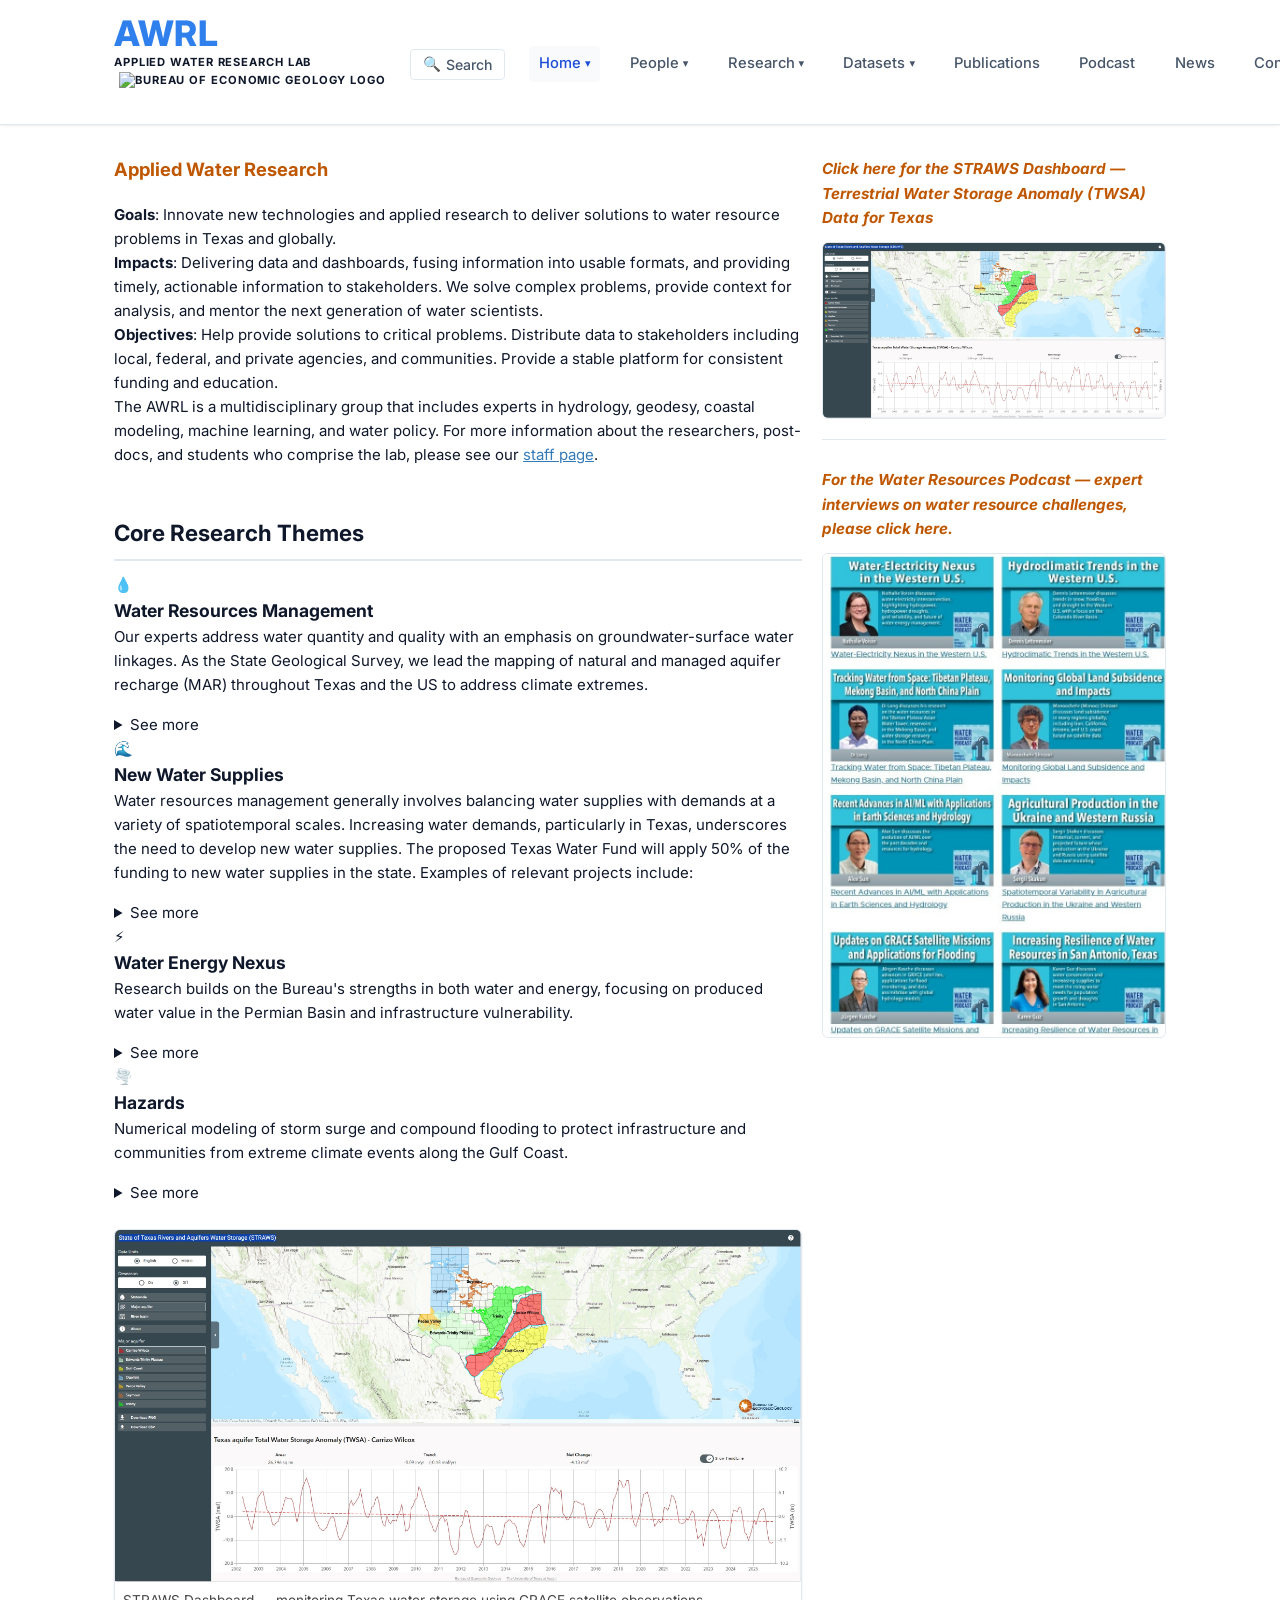
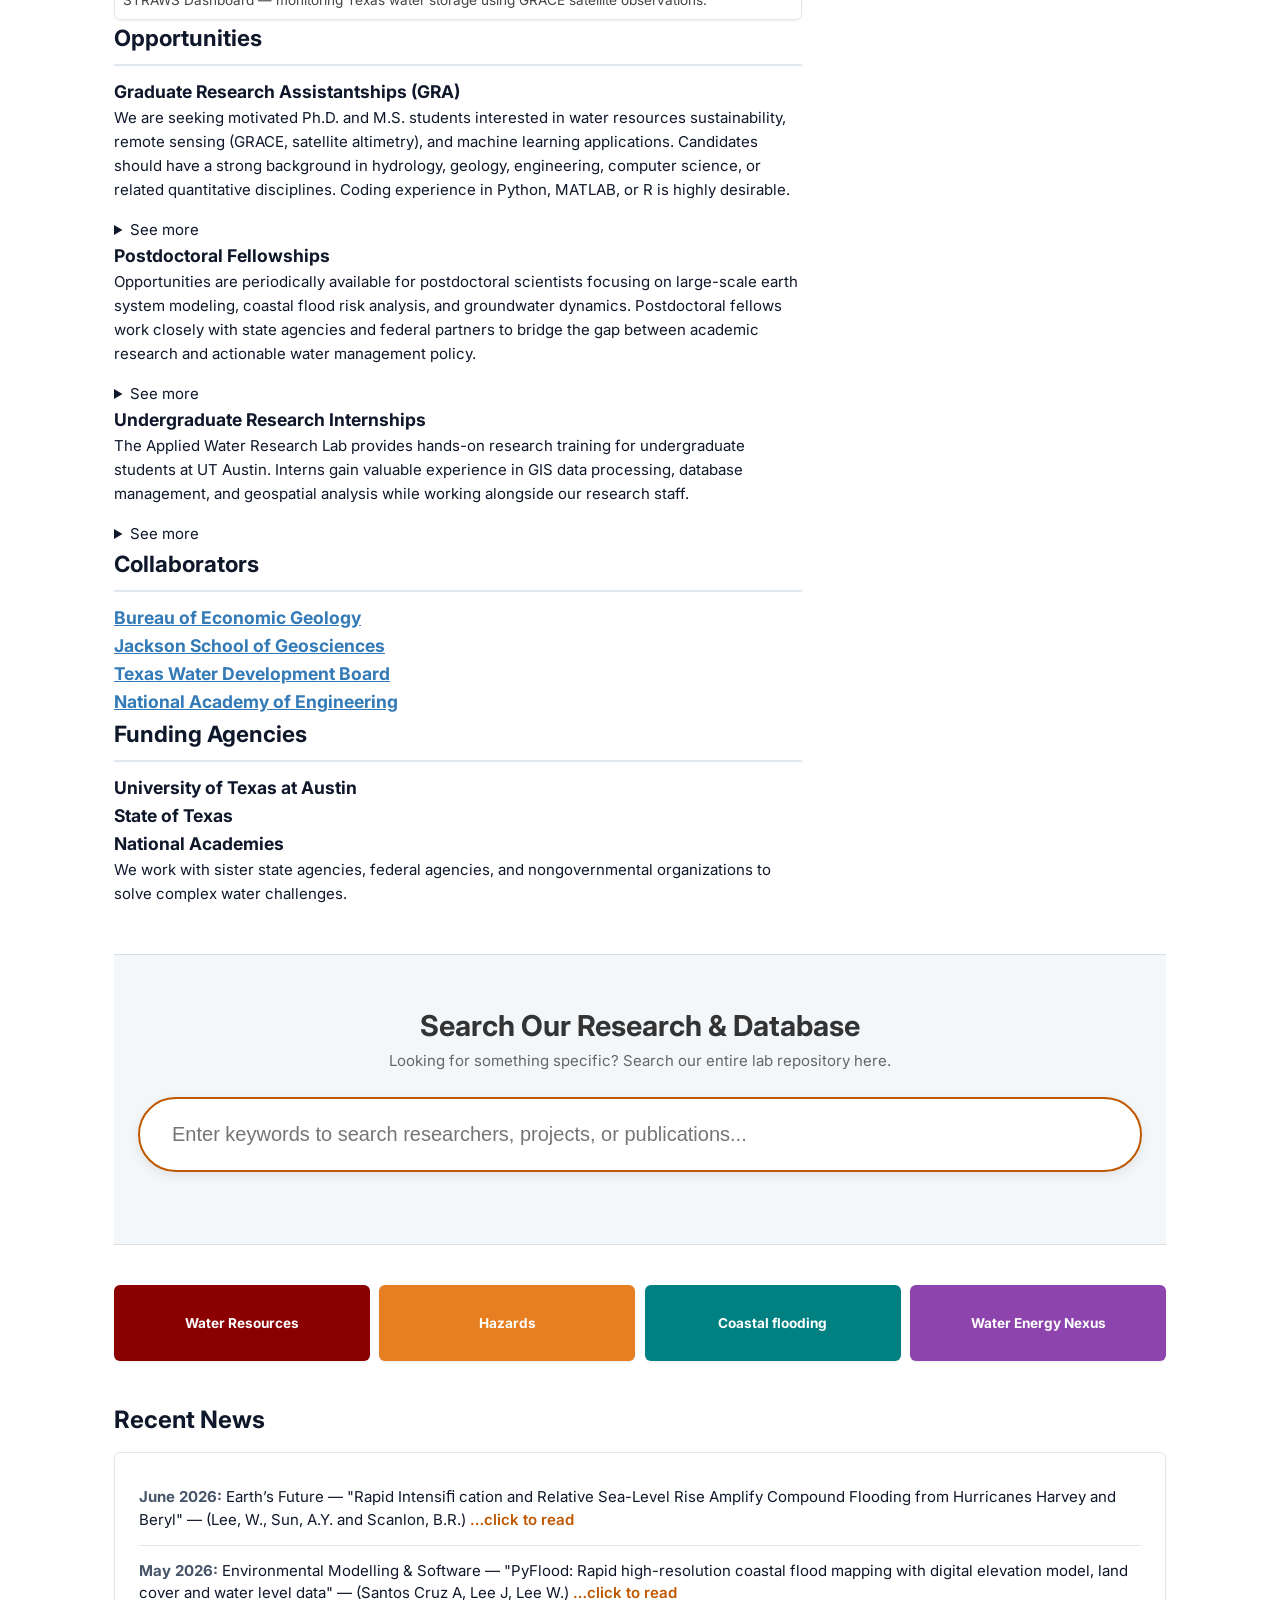
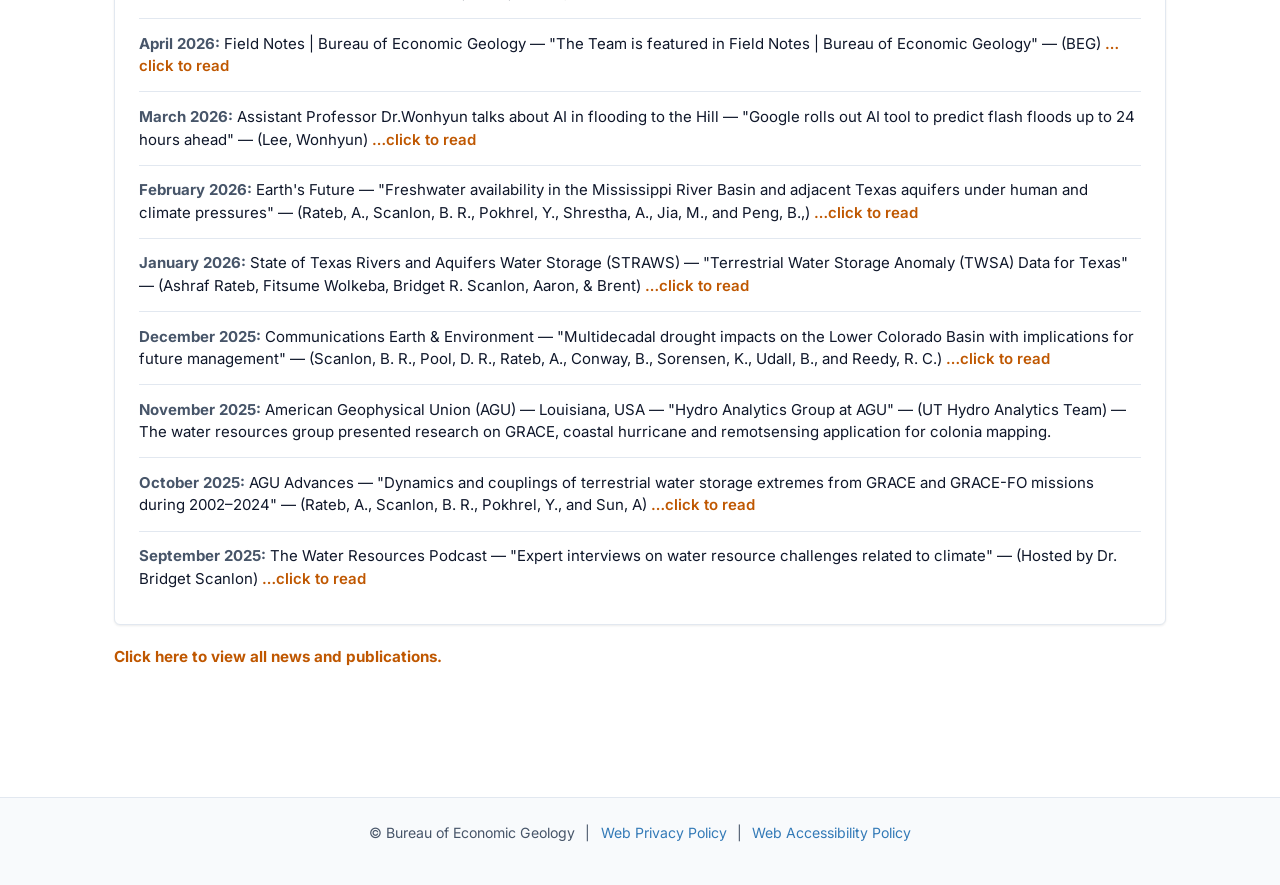
==== commit 7b93f1d3: "changed" ====
--- a/index.html
+++ b/index.html
@@ -1,203 +1,85 @@
 <!DOCTYPE html>
 <html lang="en">
+
 <head>
   <meta charset="UTF-8" />
-  <meta name="viewport" content="width=device-width, initial-scale=1.0"/>
-  <title>Applied Water Research Lab</title>
+  <meta name="viewport" content="width=device-width, initial-scale=1.0" />
+  <title>Home | Applied Water Research Lab</title>
   <link rel="stylesheet" href="style.css" />
-  <link href="https://fonts.googleapis.com/css2?family=Orbitron:wght@400;600;800&family=Inter:wght@300;400;500;600&display=swap" rel="stylesheet"/>
+  <style>
+    /* Ensure website always fits screen */
+    html,
+    body {
+      margin: 0;
+      padding: 0;
+      width: 100%;
+      overflow-x: hidden;
+      box-sizing: border-box;
+    }
+
+    *,
+    *:before,
+    *:after {
+      box-sizing: inherit;
+    }
+
+    img {
+      max-width: 100%;
+      height: auto;
+    }
+
+    .home-grid {
+      display: flex;
+      flex-wrap: wrap;
+      gap: 20px;
+    }
+
+    .home-main {
+      flex: 2 1 600px;
+    }
+
+    .home-sidebar {
+      flex: 1 1 300px;
+    }
+
+    /* Inline Search Styling */
+    .search-section-inline {
+      width: 100%;
+      background: #f4f7fa;
+      border-top: 1px solid #ddd;
+      border-bottom: 1px solid #ddd;
+      margin: 2rem 0;
+    }
+  </style>
 </head>
-<body>
 
-  <!-- ── PARTICLE CANVAS ── -->
-  <canvas id="particles"></canvas>
+<body data-page="home">
 
-  <!-- ── NAV ── -->
-  <nav class="navbar" id="navbar">
-    <div class="nav-inner">
-      <div class="nav-logo">
-        <!-- BEG Logo from gallery -->
-        <img src="images/gallery/BEG UTA logo.JPG" alt="Bureau of Economic Geology · UT Austin" class="ut-logo"/>
-        <div class="nav-logo-text">
-          <span class="logo-accent">UT</span> APPLIED WATER RESEARCH LAB
-          <span class="nav-logo-sub">Bureau of Economic Geology · UT Austin</span>
-        </div>
-      </div>
-      <ul class="nav-links">
-        <li><a href="#home">Home</a></li>
-        <li><a href="#about">About</a></li>
-        <li><a href="#research">Research</a></li>
-        <li><a href="#people">People</a></li>
-        <li><a href="#alumni">Alumni</a></li>
-        <li><a href="#gallery">Gallery</a></li>
-        <li><a href="#news">News</a></li>
-        <li><a href="#contact">Contact</a></li>
-      </ul>
-      <button class="nav-toggle" id="navToggle">&#9776;</button>
-    </div>
-  </nav>
+  <div id="site-header"></div>
 
-  <!-- ── HERO ── -->
-  <section class="hero" id="home">
-
-    <!-- ── HERO DECORATIVE (injected by hero-deco.js) ── -->
-    <div class="hero-deco" id="heroDeco" aria-hidden="true"></div>
-
-    <!-- Hero layout: center content only, no side columns -->
-    <div class="hero-layout">
-      <div class="hero-col hero-col-center">
-        <p class="hero-eyebrow">Bureau of Economic Geology · Jackson School of Geosciences · UT Austin</p>
-        <h1 class="hero-title">
-          <span class="glitch" data-text="APPLIED WATER RESEARCH LAB">APPLIED WATER RESEARCH LAB</span>
-        </h1>
-        <p class="hero-desc">
-          Solving the world's most pressing water challenges through remote sensing,
-          earth system modeling, machine learning, and data analytics.
-        </p>
-        <div class="hero-cta">
-          <a href="#research" class="btn-primary">Explore Research</a>
-          <a href="#people" class="btn-outline">Meet the Team</a>
-        </div>
-      </div>
-    </div><!-- end .hero-layout -->
-
-    <!-- ── SKETCH CAROUSEL — slides at bottom of hero ── -->
-    <div class="hero-carousel" id="heroCarousel" aria-label="Research themes">
-      <div class="hc-track" id="hcTrack"></div>
+  <main class="page-content">
+    <div class="home-grid">
+      <div class="home-main" id="homeMain"></div>
+      <aside class="home-sidebar" id="homeSidebar"></aside>
     </div>
 
-    <div class="scroll-hint">&#8595; SCROLL</div>
-  </section>
+    <section id="inlineSearch" class="search-section-inline"></section>
 
-  <!-- ── ORANGE STRIPE ZONE: Gallery → News ── -->
-  <div id="stripe-zone">
+    <section class="feature-tiles" id="featureTiles" aria-label="Quick links"></section>
 
-  <!-- ── HOME MEDIA GALLERY ── -->
-  <section class="section section-gallery" id="gallery">
-    <div class="container">
-      <div class="section-header">
-        <span class="section-tag">// GALLERY</span>
-        <h2 class="section-title">Research in Action</h2>
-      </div>
-      <!-- injected by main.js from content.js GALLERY -->
-      <div class="gallery-grid" id="galleryGrid"></div>
-    </div>
-  </section>
+    <section class="news-section">
+      <h2>Recent News</h2>
+      <div id="recentNews"></div>
+    </section>
+  </main>
 
-  <!-- ── ABOUT ── -->
-  <section class="section" id="about">
-    <div class="container">
-      <div class="section-header">
-        <span class="section-tag">// ABOUT</span>
-        <h2 class="section-title">Who We Are</h2>
-      </div>
-      <div class="about-grid">
-        <!-- injected by main.js from content.js ABOUT.paragraphs -->
-        <div class="about-text" id="aboutText"></div>
-        <!-- injected by main.js from content.js ABOUT.pillars -->
-        <div class="about-pillars" id="aboutPillars"></div>
-      </div>
-    </div>
-  </section>
+  <button id="backToTop" class="back-to-top" title="Go to top">↑</button>
 
-  <!-- ── RESEARCH ── -->
-  <section class="section section-dark" id="research">
-    <div class="container">
-      <div class="section-header">
-        <span class="section-tag">// RESEARCH</span>
-        <h2 class="section-title">Focus Areas</h2>
-      </div>
-      <!-- injected by main.js from content.js RESEARCH_AREAS -->
-      <div class="research-grid" id="researchGrid"></div>
-      <div class="research-cta">
-        <a href="#news" class="btn-primary">View All Publications &amp; News →</a>
-      </div>
-    </div>
-  </section>
+  <div id="site-footer"></div>
 
-  <!-- ── PEOPLE ── -->
-  <section class="section" id="people">
-    <div class="container">
-      <div class="section-header">
-        <span class="section-tag">// PEOPLE</span>
-        <h2 class="section-title">The Team</h2>
-      </div>
-      <div class="people-grid" id="peopleGrid"></div>
-    </div>
-  </section>
-
-  <!-- ── ALUMNI ── -->
-  <section class="section section-dark" id="alumni">
-    <div class="container">
-      <div class="section-header">
-        <span class="section-tag">// ALUMNI</span>
-        <h2 class="section-title">Previous Members</h2>
-      </div>
-      <div class="alumni-grid" id="alumniGrid"></div>
-    </div>
-  </section>
-
-  <!-- ── NEWS ── -->
-  <section class="section section-dark" id="news">
-    <div class="container">
-      <div class="section-header">
-        <span class="section-tag">// NEWS</span>
-        <h2 class="section-title">Latest Publications &amp; News</h2>
-      </div>
-      <!-- injected by main.js from content.js NEWS -->
-      <div class="news-list" id="newsList"></div>
-    </div>
-  </section>
-
-  </div><!-- end #stripe-zone -->
-
-  <!-- ── CONTACT ── -->
-  <section class="section" id="contact">
-    <div class="container">
-      <div class="section-header">
-        <span class="section-tag">// CONTACT</span>
-        <h2 class="section-title">Get In Touch</h2>
-      </div>
-      <div class="contact-grid">
-        <!-- injected by main.js from content.js CONTACT -->
-        <div class="contact-info" id="contactInfo"></div>
-        <div class="contact-map-placeholder">
-          <div class="map-box">
-            <span>📍</span>
-            <p id="mapLocation">Austin, Texas, USA</p>
-            <small>University of Texas at Austin</small>
-          </div>
-        </div>
-      </div>
-    </div>
-  </section>
-
-  <!-- ── FOOTER ── -->
-  <footer class="footer">
-    <div class="footer-inner">
-      <div class="footer-logo"><span class="logo-accent">UT</span> APPLIED WATER RESEARCH LAB</div>
-      <p class="footer-copy">© 2024 Applied Water Research Lab · Bureau of Economic Geology · UT Austin</p>
-      <p class="footer-edit">To update content, edit <code>content.js</code></p>
-    </div>
-  </footer>
-
-  <!-- ── LIGHTBOX ── -->
-  <div id="lightbox" class="lightbox" role="dialog" aria-modal="true">
-    <button class="lb-close" onclick="closeLightbox()" aria-label="Close">&#10005;</button>
-    <button class="lb-nav lb-prev" onclick="lbNav(-1)" aria-label="Previous">&#8592;</button>
-    <button class="lb-nav lb-next" onclick="lbNav(1)"  aria-label="Next">&#8594;</button>
-    <div class="lb-content">
-      <img id="lb-img" src="" alt="" />
-      <div class="lb-text">
-        <div id="lb-caption" class="lb-caption"></div>
-        <p id="lb-desc" class="lb-desc"></p>
-      </div>
-    </div>
-  </div>
-
-  <!-- content.js MUST load before main.js -->
   <script src="content.js"></script>
-  <script src="hero-deco.js"></script>
+  <script src="layout.js"></script>
   <script src="main.js"></script>
 </body>
-</html>
+
+</html>
--- a/style.css
+++ b/style.css
@@ -1,1631 +1,1237 @@
 /* ============================================================
-   UT Hydro Analytics — Navy Blue Dark Theme
+   Applied Water Research Lab — Modern Upgraded Theme
    ============================================================ */
 
+@import url('https://fonts.googleapis.com/css2?family=Inter:wght@300;400;500;600;700;800&display=swap');
+
 :root {
-  --bg:          #0a1628;
-  --bg2:         #0d1f3c;
-  --surface:     #112240;
-  --surface2:    #1a3a6b;
-  --accent:      #BF5700;
-  --accent2:     #e8771a;
-  --accent3:     #ff9a3c;
-  --accent-soft: rgba(191,87,0,0.12);
-  --text:        #e8f0fe;
-  --text-muted:  #8bafd4;
-  --text-light:  #5a7fa8;
-  --border:      rgba(255,255,255,0.08);
-  --border-accent: rgba(191,87,0,0.35);
-  --shadow-sm:   0 1px 3px rgba(0,0,0,0.35), 0 1px 2px rgba(0,0,0,0.2);
-  --shadow-md:   0 4px 16px rgba(0,0,0,0.45), 0 2px 6px rgba(0,0,0,0.25);
-  --shadow-lg:   0 12px 40px rgba(0,0,0,0.55), 0 4px 12px rgba(191,87,0,0.15);
-  --glow:        0 4px 24px rgba(191,87,0,0.25);
-  --font-head:   'Orbitron', sans-serif;
-  --font-body:   'Inter', sans-serif;
-  --radius:      14px;
-  --radius-sm:   8px;
-  --nav-h:       68px;
-}
-
-*, *::before, *::after { box-sizing: border-box; margin: 0; padding: 0; }
-html { scroll-behavior: smooth; }
+  --bg: #ffffff;
+  --bg-alt: #f8fafc;
+  --text: #0f172a;
+  --text-muted: #475569;
+  --nav-link: #337ab7;
+  --nav-link-hover: #1d4ed8;
+  --logo-red: #cc0000;
+  --accent: #bf5700;
+  --accent-hover: #9e4700;
+  --border: #e2e8f0;
+  --tile-maroon: #8b0000;
+  --tile-orange: #e67e22;
+  --tile-teal: #008080;
+  --tile-purple: #8e44ad;
+  --container: 1100px;
+  --sidebar: 280px;
+  --font: 'Inter', system-ui, -apple-system, sans-serif;
+  --shadow-sm: 0 1px 3px rgba(0, 0, 0, 0.05), 0 1px 2px rgba(0, 0, 0, 0.03);
+  --shadow-md: 0 4px 6px -1px rgba(0, 0, 0, 0.05), 0 2px 4px -1px rgba(0, 0, 0, 0.03);
+  --shadow-lg: 0 10px 15px -3px rgba(0, 0, 0, 0.08), 0 4px 6px -2px rgba(0, 0, 0, 0.04);
+  --transition: all 0.2s cubic-bezier(0.4, 0, 0.2, 1);
+  --radius-sm: 4px;
+  --radius-md: 6px;
+  --radius-lg: 12px;
+}
+
+*,
+*::before,
+*::after {
+  box-sizing: border-box;
+  margin: 0;
+  padding: 0;
+}
+
+html {
+  scroll-behavior: smooth;
+}
 
 body {
   background: var(--bg);
   color: var(--text);
-  font-family: var(--font-body);
-  font-size: 16px;
-  line-height: 1.7;
-  overflow-x: hidden;
-}
-
-/* ── SCROLLBAR ── */
-::-webkit-scrollbar { width: 5px; }
-::-webkit-scrollbar-track { background: var(--bg2); }
-::-webkit-scrollbar-thumb { background: var(--accent); border-radius: 3px; }
-
-/* ── PARTICLE CANVAS ── */
-#particles {
-  position: fixed;
-  inset: 0;
-  z-index: 0;
-  pointer-events: none;
-  opacity: 0.45;
-}
-
-/* ── NAVBAR ── */
-.navbar {
-  position: fixed;
-  top: 0; left: 0; right: 0;
-  height: var(--nav-h);
+  font-family: var(--font);
+  font-size: 15px;
+  line-height: 1.6;
+}
+
+a {
+  color: var(--nav-link);
+  transition: var(--transition);
+}
+
+a:hover {
+  color: var(--nav-link-hover);
+}
+
+img {
+  max-width: 100%;
+  height: auto;
+  display: block;
+}
+
+/* ── SITE HEADER ── */
+.site-header {
+  border-bottom: 1px solid var(--border);
+  background: rgba(255, 255, 255, 0.95);
+  position: sticky;
+  top: 0;
   z-index: 100;
-  background: rgba(10, 22, 40, 0.88);
-  backdrop-filter: blur(20px);
-  -webkit-backdrop-filter: blur(20px);
-  border-bottom: 1px solid var(--border);
-  transition: box-shadow 0.3s, background 0.3s;
-}
-.navbar.scrolled {
-  background: rgba(10, 22, 40, 0.97);
+  backdrop-filter: blur(8px);
   box-shadow: var(--shadow-sm);
 }
 
-.nav-inner {
-  max-width: 1200px;
+.header-inner {
+  max-width: var(--container);
   margin: 0 auto;
-  height: 100%;
+  padding: 1rem 1.5rem 0.75rem;
   display: flex;
   align-items: center;
   justify-content: space-between;
-  padding: 0 2rem;
-}
-
-.nav-logo {
-  font-family: var(--font-head);
-  font-size: 0.85rem;
+  gap: 1.5rem;
+}
+
+.site-logo {
+  text-decoration: none;
+  color: inherit;
+  flex-shrink: 0;
+}
+
+.logo-acronym {
+  font-size: 2.2rem;
   font-weight: 800;
-  letter-spacing: 0.12em;
-  color: var(--text);
-}
-.logo-accent { color: var(--accent); }
-
-.nav-links { display: flex; gap: 2rem; list-style: none; }
-.nav-links a {
-  color: var(--text-muted);
-  text-decoration: none;
-  font-size: 0.78rem;
-  font-weight: 500;
+  color: var(--logo-red);
+  line-height: 1;
+  letter-spacing: 0.02em;
+}
+
+.logo-fullname {
+  font-size: 0.7rem;
+  font-weight: 700;
   letter-spacing: 0.08em;
   text-transform: uppercase;
-  transition: color 0.2s;
+  color: var(--text);
+  margin-top: 0.2rem;
+}
+
+.header-actions {
+  display: flex;
+  align-items: center;
+  gap: 0.5rem;
+}
+
+.site-nav {
+  display: flex;
+  align-items: center;
+  gap: 1.25rem;
+}
+
+.nav-link {
+  font-size: 0.92rem;
+  font-weight: 500;
+  text-decoration: none;
+  color: var(--text-muted);
+  white-space: nowrap;
+  padding: 0.4rem 0.6rem;
+  border-radius: var(--radius-sm);
+  display: flex;
+  align-items: center;
+  gap: 0.25rem;
+  transition: var(--transition);
+}
+
+.nav-link:hover,
+.nav-link.active {
+  color: var(--nav-link-hover);
+  background-color: var(--bg-alt);
+}
+
+/* ── NAVIGATION DROPDOWNS ── */
+.nav-dropdown {
   position: relative;
-  padding-bottom: 2px;
-}
-.nav-links a::after {
-  content: '';
+}
+
+.dropdown-menu {
+  display: none;
   position: absolute;
-  bottom: -2px; left: 0;
-  width: 0; height: 2px;
-  background: var(--accent);
-  border-radius: 2px;
-  transition: width 0.25s;
-}
-.nav-links a:hover { color: var(--accent); }
-.nav-links a:hover::after { width: 100%; }
+  top: 100%;
+  left: 50%;
+  transform: translateX(-50%) translateY(8px);
+  background-color: var(--bg);
+  min-width: 180px;
+  border: 1px solid var(--border);
+  border-radius: var(--radius-md);
+  box-shadow: var(--shadow-md);
+  z-index: 1000;
+  padding: 0.5rem 0;
+}
+
+.nav-dropdown:hover .dropdown-menu {
+  display: block;
+}
+
+.sub-nav-link {
+  display: block;
+  padding: 0.5rem 1rem;
+  font-size: 0.85rem;
+  font-weight: 500;
+  color: var(--text-muted);
+  text-decoration: none;
+  transition: var(--transition);
+}
+
+.sub-nav-link:hover {
+  background-color: var(--bg-alt);
+  color: var(--nav-link-hover);
+}
+
+.caret {
+  font-size: 0.7rem;
+  transition: transform 0.2s;
+}
+
+.nav-dropdown:hover .caret {
+  transform: rotate(180deg);
+}
 
 .nav-toggle {
   display: none;
   background: none;
-  border: none;
-  color: var(--accent);
-  font-size: 1.4rem;
+  border: 1px solid var(--border);
+  border-radius: var(--radius-sm);
+  padding: 0.35rem 0.6rem;
+  font-size: 1.1rem;
   cursor: pointer;
-}
-
-/* ── HERO ── */
-.hero {
-  position: relative;
-  /* Use min-content height so it never clips at high zoom */
-  min-height: max(100vh, 520px);
-  display: flex;
-  flex-direction: column;
-  align-items: stretch;
-  justify-content: center;
-  padding-top: calc(var(--nav-h) + clamp(1rem, 3vh, 3rem));
-  padding-bottom: clamp(0.5rem, 2vh, 2rem);
-  z-index: 1;
+  color: var(--text);
+  transition: var(--transition);
+}
+
+.nav-toggle:hover {
+  background-color: var(--bg-alt);
+}
+
+/* ── SEARCH TRIGGER BUTTON ── */
+.search-btn {
+  background: none;
+  border: 1px solid var(--border);
+  border-radius: var(--radius-sm);
+  padding: 0.35rem 0.75rem;
+  font-size: 0.88rem;
+  font-weight: 500;
+  cursor: pointer;
+  color: var(--text-muted);
+  font-family: var(--font);
+  display: flex;
+  align-items: center;
+  gap: 0.35rem;
+  transition: var(--transition);
+}
+
+.search-btn:hover {
+  background-color: var(--bg-alt);
+  border-color: var(--nav-link-hover);
+  color: var(--nav-link-hover);
+}
+
+.search-icon-symbol {
+  font-size: 0.9rem;
+}
+
+/* ── SEARCH MODAL OVERLAY ── */
+body.search-modal-open {
   overflow: hidden;
 }
 
-/* Center content column */
-.hero-layout {
-  display: flex;
-  justify-content: center;
-  align-items: center;
-  width: 100%;
-  max-width: min(860px, 95vw);
-  margin: 0 auto;
-  padding: 0 clamp(1rem, 4vw, 3rem);
-  flex: 1;
-}
-
-.hero-col-center {
-  display: flex;
-  flex-direction: column;
-  align-items: center;
-  text-align: center;
-  gap: 0;
-  z-index: 1;
-  width: 100%;
-}
-
-/* Fluid title */
-.hero-title {
-  font-family: var(--font-head);
-  font-size: clamp(1.4rem, 5.5vw, 5rem);
-  font-weight: 800;
-  line-height: 1.05;
-  /* Generous bottom margin — keeps glow well away from description */
-  margin-bottom: clamp(2rem, 4vh, 4rem);
-  padding-bottom: 0.2em;
-  color: var(--text);
-  /* Contain the glow within the title block */
-  isolation: isolate;
-}
-
-.hero-sub {
-  font-size: clamp(0.65rem, 2vw, 1.6rem);
-  font-weight: 400;
-  color: var(--text-muted);
-  letter-spacing: 0.28em;
-}
-
-.hero-eyebrow {
-  font-size: clamp(0.55rem, 1vw, 0.72rem);
-  letter-spacing: 0.2em;
-  text-transform: uppercase;
-  color: var(--accent);
-  margin-bottom: clamp(0.5rem, 1.5vh, 1.5rem);
-  font-weight: 500;
-}
-
-.hero-desc {
-  max-width: min(520px, 90vw);
-  color: var(--text-muted);
-  font-size: clamp(0.8rem, 1.4vw, 1.05rem);
-  margin-bottom: clamp(1rem, 2vh, 2rem);
-  line-height: 1.75;
-  text-align: center;
-  margin-left: auto;
-  margin-right: auto;
-}
-
-.hero-cta {
-  display: flex;
-  gap: clamp(0.5rem, 2vw, 1rem);
-  justify-content: center;
-  flex-wrap: wrap;
-  margin-bottom: clamp(0.5rem, 1.5vh, 1.5rem);
-}
-
-/* ── HERO CAROUSEL STRIP ── */
-.hero-carousel {
-  width: 100%;
-  overflow-x: hidden;
-  overflow-y: visible;
-  /* Top padding = room for label + active scale overshoot */
-  padding: clamp(2rem, 4vh, 4rem) 0 clamp(0.5rem, 1.5vh, 1.5rem);
-  position: relative;
-  z-index: 1;
-  flex-shrink: 0;
-  -webkit-mask-image: linear-gradient(
-    to right, transparent 0%, black 6%, black 94%, transparent 100%);
-  mask-image: linear-gradient(
-    to right, transparent 0%, black 6%, black 94%, transparent 100%);
-}
-
-.hc-track {
-  display: flex;
-  gap: clamp(10px, 1.5vw, 24px);
-  align-items: flex-end;
-  will-change: transform;
-  cursor: pointer;
-  overflow: visible;
-}
-
-/* Each monitor item — fluid width */
-.hc-item {
-  flex-shrink: 0;
-  width: clamp(120px, 16vw, 260px);
-  display: flex;
-  flex-direction: column;
-  align-items: center;
-  gap: 0.4rem;
-  opacity: 0.38;
-  transform: scale(0.75);
-  transform-origin: center bottom;
-  transition: opacity 0.45s ease, transform 0.45s cubic-bezier(0.4,0,0.2,1);
-}
-
-.hc-item.hc-active {
-  opacity: 1;
-  transform: scale(1.15);
-}
-
-/* Label above monitor */
-.hc-label {
-  font-family: var(--font-head);
-  font-size: clamp(0.45rem, 0.7vw, 0.68rem);
-  font-weight: 600;
-  letter-spacing: 0.08em;
-  color: var(--text-muted);
-  text-align: center;
-  text-transform: uppercase;
-  width: 100%;
-  white-space: normal;
-  line-height: 1.3;
-  min-height: 2.2em;
-  display: flex;
-  align-items: flex-end;
-  justify-content: center;
-  transition: color 0.3s;
-  order: -1;
-}
-
-.hc-item.hc-active .hc-label {
-  color: #BF5700;
-  font-weight: 800;
-}
-
-.hc-screen {
-  display: flex;
-  flex-direction: column;
-  align-items: center;
-}
-
-/* Bezel — fluid */
-.hc-bezel {
-  width: 100%;
-  aspect-ratio: 16/10;
-  border: clamp(2px, 0.3vw, 3px) solid rgba(191,87,0,0.4);
-  border-radius: 6px 6px 3px 3px;
-  overflow: hidden;
-  background: var(--surface);
-  box-shadow:
-    0 0 0 1px rgba(191,87,0,0.15),
-    0 0 14px rgba(191,87,0,0.1),
-    inset 0 0 12px rgba(0,0,0,0.5);
-  transition: border-color 0.45s, box-shadow 0.45s;
-}
-
-.hc-item.hc-active .hc-bezel {
-  border-color: #BF5700;
-  box-shadow:
-    0 0 0 2px rgba(191,87,0,0.55),
-    0 0 32px rgba(191,87,0,0.55),
-    inset 0 0 8px rgba(0,0,0,0.2);
-}
-
-.hc-bezel img {
+.search-modal {
+  position: fixed;
+  top: 0;
+  left: 0;
   width: 100%;
   height: 100%;
-  object-fit: contain;
-  background: transparent;
+  z-index: 10000;
+  display: none;
+  align-items: flex-start;
+  justify-content: center;
+  padding: 5rem 1rem;
+}
+
+.search-modal.active {
+  display: flex;
+}
+
+.search-modal-backdrop {
+  position: absolute;
+  top: 0;
+  left: 0;
+  width: 100%;
+  height: 100%;
+  background: rgba(15, 23, 42, 0.3);
+  backdrop-filter: blur(4px);
+}
+
+.search-modal-content {
+  position: relative;
+  width: 100%;
+  max-width: 650px;
+  background: var(--bg);
+  border: 1px solid var(--border);
+  box-shadow: var(--shadow-lg);
+  border-radius: var(--radius-lg);
+  z-index: 10001;
+  overflow: hidden;
+  display: flex;
+  flex-direction: column;
+  max-height: calc(100vh - 10rem);
+  animation: searchSlideDown 0.2s cubic-bezier(0.16, 1, 0.3, 1);
+}
+
+@keyframes searchSlideDown {
+  from {
+    transform: translateY(-15px);
+    opacity: 0;
+  }
+
+  to {
+    transform: translateY(0);
+    opacity: 1;
+  }
+}
+
+.search-modal-header {
+  padding: 1.25rem 1.5rem;
+  border-bottom: 1px solid var(--border);
+  display: flex;
+  align-items: center;
+  justify-content: space-between;
+}
+
+.search-modal-title {
+  font-size: 1.1rem;
+  font-weight: 700;
+  color: var(--text);
+}
+
+.search-close-btn {
+  background: none;
+  border: none;
+  font-size: 1.5rem;
+  cursor: pointer;
+  color: var(--text-muted);
+  line-height: 1;
+  transition: var(--transition);
+}
+
+.search-close-btn:hover {
+  color: var(--logo-red);
+}
+
+.search-modal-body {
+  padding: 1.25rem 1.5rem 1.5rem;
+  overflow-y: auto;
+  flex-grow: 1;
+}
+
+.search-input-wrapper {
+  position: relative;
+  margin-bottom: 1.25rem;
+}
+
+.search-input-icon {
+  position: absolute;
+  left: 1rem;
+  top: 50%;
+  transform: translateY(-50%);
+  color: var(--text-muted);
+  font-size: 1rem;
+}
+
+.search-modal-body input[type="search"] {
+  width: 100%;
+  padding: 0.7rem 1rem 0.7rem 2.5rem;
+  border: 1.5px solid var(--border);
+  border-radius: var(--radius-md);
+  font-size: 1rem;
+  font-family: var(--font);
+  outline: none;
+  transition: var(--transition);
+}
+
+.search-modal-body input[type="search"]:focus {
+  border-color: var(--nav-link);
+  box-shadow: 0 0 0 3px rgba(51, 122, 183, 0.15);
+}
+
+.search-results-placeholder,
+.search-no-results {
+  padding: 2.5rem 1rem;
+  text-align: center;
+  color: var(--text-muted);
+  font-size: 0.92rem;
+}
+
+.search-results-summary {
+  font-size: 0.8rem;
+  font-weight: 700;
+  text-transform: uppercase;
+  letter-spacing: 0.05em;
+  color: var(--text-muted);
+  margin-bottom: 1rem;
+  border-bottom: 1px solid var(--border);
+  padding-bottom: 0.5rem;
+}
+
+.search-category {
+  margin-bottom: 1.5rem;
+}
+
+.search-category:last-child {
+  margin-bottom: 0;
+}
+
+.search-category-title {
+  font-size: 0.85rem;
+  font-weight: 700;
+  color: var(--accent);
+  margin-bottom: 0.6rem;
+  text-transform: uppercase;
+  letter-spacing: 0.05em;
+}
+
+.search-item-list {
+  display: flex;
+  flex-direction: column;
+  gap: 0.4rem;
+}
+
+.search-result-item {
   display: block;
-  transition: transform 0.45s ease;
-}
-
-.hc-item.hc-active .hc-bezel img { transform: scale(1.06); }
-
-.hc-stand {
-  width: clamp(8px, 1vw, 16px);
-  height: clamp(10px, 1.5vw, 20px);
-  background: linear-gradient(to bottom, #BF5700, #7a3600);
-  border-radius: 0 0 3px 3px;
-}
-
-.hc-base {
-  width: clamp(36px, 5vw, 70px);
-  height: clamp(4px, 0.5vw, 7px);
-  background: linear-gradient(to right, transparent, #BF5700, transparent);
-  border-radius: 50%;
-  opacity: 0.65;
-}
-
-/* Always show carousel — never hide it */
-@media (max-width: 480px) {
-  .hc-item  { width: clamp(90px, 22vw, 140px); }
-  .hc-label { font-size: 0.45rem; min-height: 1.8em; }
-}
-
-/* Side columns — 3 sketches each */
-.hero-col {
-  display: flex;
-  flex-direction: column;
-  gap: 0.8rem;
-  align-items: center;
-}
-
-.hero-col-center {
-  display: flex;
-  flex-direction: column;
-  align-items: center;
-  text-align: center;
-  gap: 0;
-  z-index: 1;
-}
-
-/* Each sketch slot */
-.hero-sketch {
-  width: 100%;
-  max-width: 220px;
-  display: flex;
-  flex-direction: column;
-  align-items: center;
-  gap: 0.3rem;
-  animation: decoFadeIn 0.9s ease forwards;
-  opacity: 0;
-}
-.hero-sketch:nth-child(1) { animation-delay: 0.15s; }
-.hero-sketch:nth-child(2) { animation-delay: 0.35s; }
-.hero-sketch:nth-child(3) { animation-delay: 0.55s; }
-
-.hero-sketch img {
-  width: 100%;
-  height: auto;
-  object-fit: contain;
-  background: transparent;
-  filter: drop-shadow(0 3px 10px rgba(26,115,232,0.12));
-  animation: decoFloat 8s ease-in-out infinite;
-}
-.hero-sketch:nth-child(2) img { animation-duration: 10s; animation-delay: 0.8s; }
-.hero-sketch:nth-child(3) img { animation-duration:  9s; animation-delay: 1.4s; }
-
-.sketch-label {
-  font-family: var(--font-head);
-  font-size: 0.55rem;
-  font-weight: 700;
-  letter-spacing: 0.08em;
-  color: var(--accent2);
-  text-align: center;
-  opacity: 0.7;
+  padding: 0.75rem 1rem;
+  background: var(--bg-alt);
+  border: 1px solid var(--border);
+  border-radius: var(--radius-md);
+  text-decoration: none;
+  color: var(--text);
+  transition: var(--transition);
+}
+
+.search-result-item:hover {
+  border-color: var(--nav-link-hover);
+  background: #fff;
+  box-shadow: var(--shadow-sm);
+  transform: translateX(2px);
+}
+
+.search-result-title {
+  font-size: 0.95rem;
+  font-weight: 700;
+  margin-bottom: 0.15rem;
+}
+
+.search-result-subtitle {
+  font-size: 0.8rem;
+  color: var(--text-muted);
+  margin-bottom: 0.25rem;
+}
+
+.search-result-snippet {
+  font-size: 0.82rem;
+  color: #4b5563;
+  line-height: 1.4;
+}
+
+.search-result-badge {
+  font-size: 0.65rem;
+  font-weight: 700;
   text-transform: uppercase;
-}
-
-/* heroDeco not used — hidden */
-.hero-deco { display: none; }
-
-@keyframes decoFadeIn {
-  from { opacity: 0; transform: translateY(14px) scale(0.96); }
-  to   { opacity: 1; transform: none; }
-}
-@keyframes decoFloat {
-  0%,100% { transform: translateY(0);    }
-  50%      { transform: translateY(-9px); }
-}
-
-/* Hero text */
-.hero-eyebrow {
-  font-size: clamp(0.6rem, 1vw, 0.72rem);
-  letter-spacing: 0.2em;
-  text-transform: uppercase;
-  color: var(--accent);
-  margin-bottom: 1rem;
-  font-weight: 500;
-}
-.hero-title {
-  font-family: var(--font-head);
-  font-size: clamp(1.5rem, 4.5vw, 5rem);
-  font-weight: 800;
-  line-height: 1.05;
-  margin-bottom: 1rem;
-  color: var(--text);
-}
-.hero-sub {
-  font-size: clamp(0.7rem, 2vw, 1.6rem);
-  font-weight: 400;
-  color: var(--text-muted);
-  letter-spacing: 0.28em;
-}
-.hero-desc {
-  max-width: 520px;
-  color: var(--text-muted);
-  font-size: clamp(0.85rem, 1.2vw, 1.05rem);
-  margin-bottom: 1.5rem;
-  line-height: 1.75;
-  text-align: center;
-  margin-left: auto;
-  margin-right: auto;
-}
-.hero-cta {
-  display: flex;
-  gap: 1rem;
-  justify-content: center;
-  flex-wrap: wrap;
-  margin-bottom: 0.5rem;
-}
-.hero-stats {
-  display: flex;
-  gap: 1rem;
-  justify-content: center;
-  flex-wrap: wrap;
-  margin-top: 0.5rem;
-}
-
-/* Stat cards as clickable links */
-.stat-card {
-  display: flex;
-  flex-direction: column;
-  align-items: center;
-  padding: 1.2rem 2rem;
-  background: var(--surface);
-  border: 1px solid var(--border);
-  border-radius: var(--radius);
-  box-shadow: var(--shadow-sm);
-  min-width: 120px;
-  text-decoration: none;
-  transition: transform 0.2s, box-shadow 0.2s, border-color 0.2s;
-}
-.stat-link:hover {
-  transform: translateY(-3px);
-  box-shadow: var(--shadow-lg);
-  border-color: #BF5700;
-}
-.stat-num {
-  font-family: var(--font-head);
+  background: #f1f5f9;
+  border: 1px solid var(--border);
+  padding: 0.05rem 0.3rem;
+  border-radius: var(--radius-sm);
+  margin-left: 0.4rem;
+  color: var(--text-muted);
+}
+
+.search-highlight {
+  background-color: #fef08a;
+  color: #000;
+  padding: 0 1px;
+  border-radius: 1px;
+}
+
+
+/* ── PAGE CONTENT ── */
+.page-content {
+  max-width: var(--container);
+  margin: 0 auto;
+  padding: 2rem 1.5rem;
+}
+
+.page-title {
   font-size: 2rem;
   font-weight: 800;
-  color: var(--accent);
-}
-.stat-label {
-  font-size: 0.72rem;
-  color: var(--text-muted);
-  letter-spacing: 0.1em;
-  text-transform: uppercase;
-  margin-top: 0.2rem;
-  text-align: center;
-}
-
-/* Theme label above each sketch */
-.sketch-theme-label {
-  font-family: var(--font-head);
-  font-size: clamp(0.5rem, 0.9vw, 0.65rem);
-  font-weight: 700;
-  letter-spacing: 0.08em;
-  color: #BF5700;
-  text-align: center;
-  text-transform: uppercase;
-  opacity: 0.85;
-  margin-bottom: 0.3rem;
-  line-height: 1.3;
-}
-
-/* ── RESPONSIVE BREAKPOINTS ── */
-
-/* Medium: shrink side columns, hide deep-learning overlay */
-@media (max-width: 1100px) {
-  .hero-layout {
-    grid-template-columns: minmax(0, 1fr) minmax(0, 2.5fr) minmax(0, 1fr);
-  }
-  .hero-deco { display: none; }
-}
-
-/* Tablet: collapse to single column, sketches go below content */
-@media (max-width: 768px) {
-  .hero-layout {
-    grid-template-columns: 1fr;
-    grid-template-rows: auto auto auto;
-  }
-  .hero-col-left,
-  .hero-col-right {
-    flex-direction: row;
-    justify-content: center;
-    flex-wrap: wrap;
-    gap: 0.75rem;
-  }
-  .hero-col-left  { order: 2; }
-  .hero-col-center{ order: 1; }
-  .hero-col-right { order: 3; }
-  .hero-sketch    { max-width: 110px; }
-  .hero-deco      { display: none; }
-}
-
-/* Mobile: hide all sketches, full-width text */
-@media (max-width: 480px) {
-  .hero-col-left,
-  .hero-col-right { display: none; }
-  .hero-layout    { padding: 0 1rem; }
-}
-
-/* Subtle geometric grid overlay */
-.hero::before {
-  content: '';
-  position: absolute;
-  inset: 0;
-  background-image:
-    linear-gradient(rgba(255,255,255,0.03) 1px, transparent 1px),
-    linear-gradient(90deg, rgba(255,255,255,0.03) 1px, transparent 1px);
-  background-size: 48px 48px;
-  pointer-events: none;
-}
-
-/* Soft radial glow */
-.hero::after {
-  content: '';
-  position: absolute;
-  inset: 0;
-  background:
-    radial-gradient(ellipse 70% 55% at 50% 35%, rgba(191,87,0,0.08) 0%, transparent 70%),
-    radial-gradient(ellipse 40% 35% at 85% 75%, rgba(26,115,232,0.06) 0%, transparent 60%);
-  pointer-events: none;
-}
-
-.hero-eyebrow {
-  font-size: 0.72rem;
-  letter-spacing: 0.22em;
-  text-transform: uppercase;
-  color: var(--accent);
-  margin-bottom: 1.5rem;
-  font-weight: 500;
-}
-
-.hero-title {
-  font-family: var(--font-head);
-  font-size: clamp(1.4rem, 4vw, 5rem);
-  font-weight: 800;
-  line-height: 1.05;
   margin-bottom: 1.5rem;
   color: var(--text);
-}
-
-.hero-sub {
-  font-size: clamp(0.9rem, 2.5vw, 1.6rem);
-  font-weight: 400;
-  color: var(--text-muted);
-  letter-spacing: 0.28em;
-}
-
-/* Applied Water Research Lab — UT orange glow title */
-.glitch {
-  position: relative;
-  color: #ffffff;
-  /* Tighter glow — no bleed into description below */
-  text-shadow:
-    0 0 12px rgba(191,87,0,0.85),
-    0 0 24px rgba(191,87,0,0.45),
-    1px 1px 0px rgba(13,71,161,0.4);
-  /* Clip glow so it can't escape the title's own line-box */
-  display: block;
-  overflow: visible;
-  padding-bottom: 0.15em;   /* tiny buffer so descenders don't clip */
-}
-.glitch::before,
-.glitch::after {
-  content: attr(data-text);
-  position: absolute;
-  left: 0; top: 0;
+  letter-spacing: -0.02em;
+}
+
+.section-title {
+  font-size: 1.4rem;
+  font-weight: 700;
+  color: var(--text);
+  margin-bottom: 0.75rem;
+  border-bottom: 2px solid var(--border);
+  padding-bottom: 0.5rem;
+}
+
+.section-lead-text {
+  font-size: 1.05rem;
+  color: var(--text-muted);
+  margin-bottom: 1.5rem;
+}
+
+.home-subtitle {
+  font-size: 1.15rem;
+  font-weight: 700;
+  margin-bottom: 1.25rem;
+  line-height: 1.4;
+  color: var(--accent);
+}
+
+.home-grid {
+  display: grid;
+  grid-template-columns: 1fr var(--sidebar);
+  gap: 2.5rem;
+  align-items: start;
+}
+
+.home-main p {
+  margin-bottom: 1rem;
+}
+
+.home-main ul {
+  margin: 0 0 1.25rem 1.5rem;
+}
+
+.home-main li {
+  margin-bottom: 0.4rem;
+}
+
+.featured-image {
+  margin-top: 1.5rem;
+  border: 1px solid var(--border);
+  border-radius: var(--radius-md);
+  overflow: hidden;
+  box-shadow: var(--shadow-sm);
+}
+
+.featured-image img {
   width: 100%;
-  overflow: hidden;
-  color: #ffffff;
-}
-.glitch::before {
-  text-shadow: -3px 0 #BF5700;
-  animation: glitch1 4s infinite;
-  clip-path: polygon(0 0, 100% 0, 100% 35%, 0 35%);
-  opacity: 0.55;
-}
-.glitch::after {
-  text-shadow: 3px 0 #0d47a1;
-  animation: glitch2 4s infinite;
-  clip-path: polygon(0 65%, 100% 65%, 100% 100%, 0 100%);
-  opacity: 0.45;
-}
-@keyframes glitch1 {
-  0%,88%,100% { transform: translate(0); }
-  90%          { transform: translate(-2px, 1px); }
-  93%          { transform: translate(2px, -1px); }
-}
-@keyframes glitch2 {
-  0%,88%,100% { transform: translate(0); }
-  91%          { transform: translate(2px, -1px); }
-  94%          { transform: translate(-2px, 1px); }
-}
-
-.hero-desc {
-  max-width: 600px;
-  color: var(--text-muted);
-  font-size: 1.05rem;
-  margin-bottom: 2.5rem;
-  line-height: 1.75;
-}
-
-.hero-cta { display: flex; gap: 1rem; justify-content: center; flex-wrap: wrap; margin-bottom: 4rem; }
-
-.btn-primary {
-  padding: 0.8rem 2.2rem;
-  background: var(--accent);
-  color: #fff;
-  border-radius: 50px;
+}
+
+/* ── SIDEBAR ── */
+.sidebar-promo {
+  margin-bottom: 1.75rem;
+  padding-bottom: 1.25rem;
+  border-bottom: 1px solid var(--border);
+}
+
+.sidebar-promo:last-child {
+  border-bottom: none;
+}
+
+.sidebar-promo a {
+  color: var(--accent);
+  font-weight: 700;
+  font-style: italic;
+  text-decoration: none;
+  font-size: 0.95rem;
+}
+
+.sidebar-promo a:hover {
+  text-decoration: underline;
+  color: var(--accent-hover);
+}
+
+.sidebar-promo img {
+  margin-top: 0.75rem;
+  border: 1px solid var(--border);
+  border-radius: var(--radius-md);
+  max-width: 100%;
+  transition: var(--transition);
+}
+
+.sidebar-promo img:hover {
+  transform: scale(1.01);
+  box-shadow: var(--shadow-sm);
+}
+
+/* ── FEATURE TILES ── */
+.feature-tiles {
+  margin: 2.5rem 0;
+}
+
+.feature-tiles-grid {
+  display: grid;
+  grid-template-columns: repeat(4, 1fr);
+  gap: 0.6rem;
+}
+
+.feature-tile {
+  display: flex;
+  align-items: center;
+  justify-content: center;
+  min-height: 76px;
+  padding: 0.8rem;
+  text-align: center;
+  text-decoration: none;
+  color: #ffffff !important;
+  font-weight: 700;
+  font-size: 0.85rem;
+  line-height: 1.3;
+  border-radius: var(--radius-md);
+  box-shadow: var(--shadow-sm);
+  transition: var(--transition);
+}
+
+.feature-tile:hover {
+  transform: translateY(-2px);
+  box-shadow: var(--shadow-md);
+  opacity: 0.95;
+}
+
+.feature-tile.maroon {
+  background: var(--tile-maroon);
+}
+
+.feature-tile.orange {
+  background: var(--tile-orange);
+}
+
+.feature-tile.teal {
+  background: var(--tile-teal);
+}
+
+.feature-tile.purple {
+  background: var(--tile-purple);
+}
+
+/* ── NEWS ── */
+.news-section {
+  margin: 2.5rem 0;
+}
+
+.news-section h2 {
+  font-size: 1.5rem;
+  margin-bottom: 0.75rem;
+}
+
+.news-box {
+  border: 1px solid var(--border);
+  border-radius: var(--radius-md);
+  padding: 1.25rem 1.5rem;
+  background: var(--bg);
+  box-shadow: var(--shadow-sm);
+}
+
+.news-entry {
+  padding: 0.85rem 0;
+  line-height: 1.5;
+}
+
+.news-entry+.news-entry {
+  border-top: 1px solid var(--border);
+}
+
+.news-date {
+  font-weight: 700;
+  color: var(--text-muted);
+}
+
+.news-link {
+  color: var(--accent);
   text-decoration: none;
   font-weight: 600;
+}
+
+.news-link:hover {
+  text-decoration: underline;
+}
+
+.news-more {
+  margin-top: 1.25rem;
+  font-size: 0.95rem;
+}
+
+.news-more a {
+  color: var(--accent);
+  font-weight: 700;
+  text-decoration: none;
+}
+
+.news-more a:hover {
+  text-decoration: underline;
+}
+
+/* ── STAFF / PEOPLE ── */
+.staff-list {
+  display: grid;
+  grid-template-columns: 1fr;
+  gap: 2.25rem;
+  margin-top: 1.5rem;
+}
+
+.staff-member {
+  display: grid;
+  grid-template-columns: 160px 1fr;
+  gap: 1.75rem;
+  padding-bottom: 2.25rem;
+  border-bottom: 1px solid var(--border);
+}
+
+.staff-member:last-child {
+  border-bottom: none;
+  padding-bottom: 0;
+}
+
+.staff-photo {
+  width: 160px;
+  height: 200px;
+  object-fit: cover;
+  border: 1px solid var(--border);
+  border-radius: var(--radius-md);
+  box-shadow: var(--shadow-sm);
+  transition: var(--transition);
+}
+
+.staff-member:hover .staff-photo {
+  transform: translateY(-2px);
+  box-shadow: var(--shadow-md);
+}
+
+.staff-photo-placeholder {
+  width: 160px;
+  height: 200px;
+  background: var(--bg-alt);
+  border: 1px solid var(--border);
+  border-radius: var(--radius-md);
+  display: flex;
+  align-items: center;
+  justify-content: center;
+  font-size: 2rem;
+  font-weight: 700;
+  color: #cbd5e1;
+}
+
+.staff-name {
+  font-size: 1.35rem;
+  font-weight: 800;
+  margin-bottom: 0.2rem;
+  color: var(--text);
+  letter-spacing: -0.01em;
+}
+
+.staff-role {
+  font-style: italic;
+  margin-bottom: 0.6rem;
+  color: var(--accent);
+  font-weight: 500;
+}
+
+.staff-email {
+  margin-bottom: 0.6rem;
+}
+
+.staff-email a {
+  text-decoration: none;
+  font-size: 0.9rem;
+}
+
+.staff-email a:hover {
+  text-decoration: underline;
+}
+
+.staff-bio {
+  margin-bottom: 0.75rem;
+  font-size: 0.95rem;
+  line-height: 1.55;
+  color: var(--text-muted);
+}
+
+.staff-tags {
+  display: flex;
+  flex-wrap: wrap;
+  gap: 0.4rem;
+  margin-top: 0.75rem;
+}
+
+.staff-tag {
+  font-size: 0.72rem;
+  font-weight: 500;
+  padding: 0.15rem 0.55rem;
+  background: var(--bg-alt);
+  border: 1px solid var(--border);
+  border-radius: var(--radius-sm);
+  color: var(--text-muted);
+}
+
+.staff-links {
+  margin-top: 0.6rem;
+}
+
+.staff-links a {
+  display: inline-flex;
+  align-items: center;
+  gap: 0.25rem;
+  margin-right: 1rem;
   font-size: 0.88rem;
-  letter-spacing: 0.04em;
-  box-shadow: 0 2px 12px rgba(26,115,232,0.35);
-  transition: transform 0.2s, box-shadow 0.2s, background 0.2s;
-}
-.btn-primary:hover {
-  background: var(--accent2);
-  transform: translateY(-2px);
-  box-shadow: 0 6px 24px rgba(26,115,232,0.4);
-}
-
-.btn-outline {
-  padding: 0.8rem 2.2rem;
-  border: 1.5px solid var(--accent);
-  color: var(--accent);
-  border-radius: 50px;
   text-decoration: none;
   font-weight: 600;
+}
+
+.staff-links a:hover {
+  text-decoration: underline;
+}
+
+/* ── ALUMNI TABLE ── */
+.alumni-table {
+  width: 100%;
+  border-collapse: collapse;
+  margin-top: 1rem;
+  box-shadow: var(--shadow-sm);
+  border-radius: var(--radius-md);
+  overflow: hidden;
+  border: 1px solid var(--border);
+}
+
+.alumni-table th,
+.alumni-table td {
+  text-align: left;
+  padding: 0.75rem 1rem;
+  border-bottom: 1px solid var(--border);
+  vertical-align: middle;
+}
+
+.alumni-table th {
+  font-weight: 700;
+  background: var(--bg-alt);
+  color: var(--text-muted);
   font-size: 0.88rem;
-  letter-spacing: 0.04em;
-  transition: background 0.2s, color 0.2s;
-}
-.btn-outline:hover { background: var(--accent); color: #fff; }
-
-.hero-stats { display: flex; gap: 1.5rem; justify-content: center; flex-wrap: wrap; }
-.stat-card {
+}
+
+.alumni-table tr:last-child td {
+  border-bottom: none;
+}
+
+/* ── RESEARCH PROJECTS GRID ── */
+.projects-grid {
+  display: grid;
+  grid-template-columns: repeat(2, 1fr);
+  gap: 1.5rem;
+  margin-top: 1rem;
+}
+
+.project-card {
+  border: 1px solid var(--border);
+  border-radius: var(--radius-md);
+  background: var(--bg);
+  box-shadow: var(--shadow-sm);
+  padding: 1.5rem;
   display: flex;
   flex-direction: column;
-  align-items: center;
-  padding: 1.2rem 2rem;
-  background: var(--surface);
-  border: 1px solid var(--border);
-  border-radius: var(--radius);
+  justify-content: space-between;
+  transition: var(--transition);
+}
+
+.project-card:hover {
+  transform: translateY(-4px);
+  box-shadow: var(--shadow-md);
+  border-color: var(--nav-link);
+}
+
+.project-card h3 {
+  font-size: 1.2rem;
+  color: var(--text);
+  margin-bottom: 0.6rem;
+  line-height: 1.35;
+  font-weight: 700;
+}
+
+.project-card p {
+  font-size: 0.92rem;
+  color: var(--text-muted);
+  line-height: 1.5;
+  margin-bottom: 1rem;
+}
+
+.project-tags {
+  display: flex;
+  flex-wrap: wrap;
+  gap: 0.35rem;
+  margin-bottom: 1.25rem;
+}
+
+.project-tag {
+  font-size: 0.7rem;
+  padding: 0.15rem 0.5rem;
+  background: var(--bg-alt);
+  border: 1px solid var(--border);
+  border-radius: var(--radius-sm);
+  color: var(--text-muted);
+}
+
+.project-link-btn {
+  display: inline-block;
+  font-size: 0.88rem;
+  font-weight: 600;
+  color: var(--nav-link);
+  text-decoration: none;
+  transition: var(--transition);
+}
+
+.project-link-btn:hover {
+  color: var(--nav-link-hover);
+  text-decoration: underline;
+}
+
+.previous-project-card {
+  border-left: 3px solid var(--border);
+}
+
+.previous-project-card:hover {
+  border-left-color: var(--nav-link);
+}
+
+/* ── GENERAL RESEARCH LIST ── */
+.research-list {
+  display: grid;
+  grid-template-columns: repeat(2, 1fr);
+  gap: 1.25rem;
+  margin-top: 1rem;
+}
+
+.research-item {
+  padding: 1.25rem;
+  border: 1px solid var(--border);
+  border-radius: var(--radius-md);
+  background: var(--bg-alt);
+  transition: var(--transition);
+}
+
+.research-item:hover {
+  background: #fff;
+  border-color: var(--border);
   box-shadow: var(--shadow-sm);
-  min-width: 120px;
-}
-.stat-num {
-  font-family: var(--font-head);
-  font-size: 2rem;
-  font-weight: 800;
+}
+
+.research-item h3 {
+  font-size: 1.05rem;
+  margin-bottom: 0.4rem;
+  font-weight: 700;
+}
+
+.research-number {
   color: var(--accent);
-}
-.stat-label { font-size: 0.72rem; color: var(--text-muted); letter-spacing: 0.1em; text-transform: uppercase; margin-top: 0.2rem; }
-
-.scroll-hint {
-  position: absolute;
-  bottom: 2rem; left: 50%;
-  transform: translateX(-50%);
-  font-size: 0.68rem;
-  letter-spacing: 0.3em;
-  color: var(--text-light);
-  animation: bounce 2s infinite;
-}
-@keyframes bounce {
-  0%,100% { transform: translateX(-50%) translateY(0); }
-  50%      { transform: translateX(-50%) translateY(6px); }
-}
-
-/* ── SECTIONS ── */
-.section { position: relative; z-index: 1; padding: 6rem 2rem; }
-.section-dark { background: var(--bg2); }
-
-.container { max-width: 1200px; margin: 0 auto; }
-
-.section-header { margin-bottom: 3rem; }
-.section-tag {
-  font-family: var(--font-head);
-  font-size: 0.65rem;
-  letter-spacing: 0.28em;
-  color: var(--accent);
-  display: block;
-  margin-bottom: 0.5rem;
-  font-weight: 600;
-}
-.section-title {
-  font-family: var(--font-head);
-  font-size: clamp(1.6rem, 3.5vw, 2.5rem);
-  font-weight: 700;
-  color: var(--text);
-  display: inline-block;
-}
-.section-title::after {
-  content: '';
-  display: block;
-  height: 3px;
-  width: 48px;
-  background: linear-gradient(90deg, var(--accent), rgba(26,115,232,0));
-  border-radius: 2px;
-  margin-top: 0.5rem;
-}
-
-/* ── ABOUT ── */
-.about-grid {
+  font-weight: 700;
+  margin-right: 0.4rem;
+}
+
+.research-item p {
+  font-size: 0.9rem;
+  color: var(--text-muted);
+  line-height: 1.5;
+}
+
+/* ── DATABASE GRID ── */
+.database-grid {
   display: grid;
-  grid-template-columns: 1fr 1fr;
-  gap: 4rem;
-  align-items: start;
-}
-.about-text p { color: var(--text-muted); margin-bottom: 1.2rem; font-size: 0.97rem; }
-.about-text strong { color: var(--accent2); font-weight: 600; }
-
-.about-pillars { display: grid; grid-template-columns: repeat(3, 1fr); gap: 1rem; }
-.pillar {
-  display: flex;
-  flex-direction: column;
-  align-items: center;
-  gap: 0.6rem;
-  padding: 1.4rem 0.75rem;
-  background: var(--surface);
-  border: 1px solid var(--border);
-  border-radius: var(--radius);
-  text-align: center;
-  box-shadow: var(--shadow-sm);
-  transition: border-color 0.25s, box-shadow 0.25s, transform 0.25s;
-  cursor: default;
-}
-.pillar:hover {
-  border-color: var(--border-accent);
-  box-shadow: var(--glow);
-  transform: translateY(-3px);
-}
-.pillar-icon { font-size: 1.75rem; }
-.pillar span { font-size: 0.72rem; color: var(--text-muted); letter-spacing: 0.06em; font-weight: 500; }
-
-/* ── RESEARCH ── */
-.research-grid { display: grid; grid-template-columns: repeat(3, 1fr); gap: 1.5rem; }
-.research-card {
-  background: var(--surface);
-  border: 1px solid var(--border);
-  border-radius: var(--radius);
-  padding: 2rem;
-  position: relative;
-  overflow: hidden;
-  box-shadow: var(--shadow-sm);
-  transition: transform 0.25s, box-shadow 0.25s, border-color 0.25s;
-  text-decoration: none;
-  color: inherit;
-  display: flex;
-  flex-direction: column;
-  cursor: pointer;
-}
-.research-card::before {
-  content: '';
-  position: absolute;
-  top: 0; left: 0; right: 0;
-  height: 3px;
-  background: linear-gradient(90deg, var(--accent), var(--accent3));
-  opacity: 0;
-  transition: opacity 0.25s;
-}
-.research-card:hover {
-  transform: translateY(-4px);
-  box-shadow: var(--shadow-lg);
-  border-color: #BF5700;
-}
-.research-card:hover::before { opacity: 1; }
-
-.rc-number {
-  font-family: var(--font-head);
-  font-size: 2.2rem;
-  font-weight: 800;
-  color: rgba(255,255,255,0.08);
-  line-height: 1;
-  margin-bottom: 0.75rem;
-  transition: color 0.25s;
-}
-.research-card:hover .rc-number { color: #BF5700; }
-.research-card h3 { font-size: 0.95rem; font-weight: 600; margin-bottom: 0.6rem; color: var(--text); }
-.research-card p  { font-size: 0.85rem; color: var(--text-muted); line-height: 1.65; flex: 1; }
-
-.rc-link {
-  display: inline-block;
+  grid-template-columns: repeat(3, 1fr);
+  gap: 1.5rem;
   margin-top: 1rem;
-  font-size: 0.75rem;
-  font-weight: 700;
-  color: #BF5700;
-  letter-spacing: 0.04em;
-  opacity: 0;
-  transform: translateX(-4px);
-  transition: opacity 0.2s, transform 0.2s;
-}
-.research-card:hover .rc-link { opacity: 1; transform: translateX(0); }
-
-/* CTA button below the grid */
-.research-cta {
-  display: flex;
-  justify-content: center;
-  margin-top: 2.5rem;
-}
-
-/* ── PEOPLE ── */
-.people-grid {
-  display: grid;
-  grid-template-columns: repeat(auto-fill, minmax(320px, 1fr));
-  gap: 1.5rem;
-}
-.person-card {
-  background: var(--surface);
-  border: 1px solid var(--border);
-  border-radius: var(--radius);
-  padding: 2rem;
-  display: flex;
-  flex-direction: column;
-  gap: 1rem;
-  box-shadow: var(--shadow-sm);
-  transition: transform 0.25s, box-shadow 0.25s, border-color 0.25s;
-  position: relative;
-  overflow: hidden;
-}
-.person-card::after {
-  content: '';
-  position: absolute;
-  bottom: 0; left: 0; right: 0;
-  height: 3px;
-  background: linear-gradient(90deg, var(--accent), var(--accent3));
-  opacity: 0;
-  transition: opacity 0.25s;
-}
-.person-card:hover {
-  transform: translateY(-4px);
-  box-shadow: var(--shadow-lg);
-  border-color: var(--border-accent);
-}
-.person-card:hover::after { opacity: 1; }
-
-.person-avatar {
-  width: 60px; height: 60px;
-  border-radius: 50%;
-  background: linear-gradient(135deg, var(--accent), var(--accent3));
-  display: flex; align-items: center; justify-content: center;
-  font-family: var(--font-head);
-  font-size: 1.1rem;
-  font-weight: 700;
-  color: #fff;
-  flex-shrink: 0;
-  overflow: hidden;
-  box-shadow: 0 2px 8px rgba(26,115,232,0.25);
-}
-.person-avatar img { width: 100%; height: 100%; object-fit: cover; }
-
-.person-header { display: flex; align-items: center; gap: 1rem; }
-.person-info { flex: 1; }
-.person-name { font-family: var(--font-head); font-size: 0.88rem; font-weight: 700; color: var(--text); line-height: 1.3; }
-.person-role { font-size: 0.72rem; color: var(--accent); letter-spacing: 0.04em; margin-top: 0.25rem; font-weight: 500; }
-
-.person-bio { font-size: 0.84rem; color: var(--text-muted); line-height: 1.7; }
-
-.person-email {
-  font-size: 0.76rem;
-  color: var(--accent);
-  text-decoration: none;
-  word-break: break-all;
-  transition: color 0.2s;
-  font-weight: 500;
-}
-.person-email:hover { color: var(--accent2); text-decoration: underline; }
-
-.person-tags { display: flex; flex-wrap: wrap; gap: 0.4rem; }
-.tag {
-  font-size: 0.67rem;
-  padding: 0.22rem 0.65rem;
-  background: var(--accent-soft);
-  border: 1px solid rgba(26,115,232,0.15);
-  border-radius: 50px;
-  color: var(--accent2);
-  letter-spacing: 0.04em;
-  font-weight: 500;
-  transition: background 0.2s, border-color 0.2s;
-}
-.person-card:hover .tag {
-  background: rgba(26,115,232,0.12);
-  border-color: rgba(26,115,232,0.3);
-}
-
-/* ── NEWS ── */
-.news-list { display: flex; flex-direction: column; gap: 1.25rem; }
-.news-item {
-  background: var(--surface);
-  border: 1px solid var(--border);
-  border-radius: var(--radius);
-  padding: 1.75rem 2rem;
-  display: grid;
-  grid-template-columns: auto 1fr;
-  gap: 1.5rem;
-  align-items: start;
-  box-shadow: var(--shadow-sm);
-  transition: box-shadow 0.25s, border-color 0.25s, transform 0.25s;
-}
-.news-item:hover {
-  box-shadow: var(--shadow-lg);
-  border-color: var(--border-accent);
-  transform: translateX(4px);
-}
-
-.news-badge {
-  font-family: var(--font-head);
-  font-size: 0.6rem;
-  letter-spacing: 0.1em;
-  padding: 0.3rem 0.85rem;
-  border-radius: 50px;
-  white-space: nowrap;
-  font-weight: 700;
-}
-.badge-publication { background: rgba(26,115,232,0.08);  color: var(--accent);  border: 1px solid rgba(26,115,232,0.2); }
-.badge-conference  { background: rgba(124,58,237,0.08);  color: #7c3aed;        border: 1px solid rgba(124,58,237,0.2); }
-.badge-media       { background: rgba(16,185,129,0.08);  color: #059669;        border: 1px solid rgba(16,185,129,0.2); }
-.badge-website     { background: rgba(245,158,11,0.08);  color: #d97706;        border: 1px solid rgba(245,158,11,0.2); }
-
-.news-journal { font-size: 0.72rem; color: var(--accent); letter-spacing: 0.06em; margin-bottom: 0.3rem; font-weight: 600; text-transform: uppercase; }
-.news-title   { font-size: 0.97rem; font-weight: 600; color: var(--text); margin-bottom: 0.35rem; line-height: 1.45; }
-.news-authors { font-size: 0.8rem; color: var(--text-muted); margin-bottom: 0.35rem; font-style: italic; }
-.news-desc    { font-size: 0.82rem; color: var(--text-muted); }
-.news-link    { font-size: 0.78rem; color: var(--accent); text-decoration: none; margin-top: 0.5rem; display: inline-block; font-weight: 500; }
-.news-link:hover { color: var(--accent2); text-decoration: underline; }
-
-/* ── CONTACT ── */
-.contact-grid { display: grid; grid-template-columns: 1fr 1fr; gap: 3rem; align-items: center; }
-.contact-info { display: flex; flex-direction: column; gap: 2rem; }
-.contact-item { display: flex; flex-direction: column; gap: 0.3rem; }
-.ci-label {
-  font-family: var(--font-head);
-  font-size: 0.62rem;
-  letter-spacing: 0.22em;
-  color: var(--accent);
-  text-transform: uppercase;
-  font-weight: 700;
-}
-.ci-value { color: var(--text-muted); font-size: 0.9rem; line-height: 1.65; }
-
-.contact-map-placeholder { display: flex; justify-content: center; }
-.map-box {
-  width: 100%;
-  max-width: 380px;
-  aspect-ratio: 4/3;
-  background: linear-gradient(135deg, var(--surface2), var(--surface));
-  border: 1px solid var(--border);
-  border-radius: var(--radius);
-  display: flex;
-  flex-direction: column;
-  align-items: center;
-  justify-content: center;
-  gap: 0.6rem;
-  font-size: 2.8rem;
-  box-shadow: var(--shadow-md);
-}
-.map-box p { font-family: var(--font-head); font-size: 0.85rem; color: var(--text); }
-.map-box small { font-size: 0.72rem; color: var(--text-muted); }
-
-/* ── FOOTER ── */
-.footer {
-  position: relative;
-  z-index: 1;
-  background: var(--text);
-  border-top: 1px solid var(--border);
-  padding: 2.5rem 2rem;
-  text-align: center;
-}
-.footer-inner { max-width: 1200px; margin: 0 auto; display: flex; flex-direction: column; gap: 0.5rem; align-items: center; }
-.footer-logo { font-family: var(--font-head); font-size: 0.85rem; font-weight: 700; letter-spacing: 0.15em; color: #fff; }
-.footer-logo .logo-accent { color: #60a5fa; }
-.footer-copy { font-size: 0.78rem; color: #94a3b8; }
-.footer-edit { font-size: 0.72rem; color: #64748b; }
-.footer-edit code { color: #60a5fa; background: rgba(96,165,250,0.1); padding: 0.1rem 0.4rem; border-radius: 4px; }
-
-/* ── RESPONSIVE ── */
-@media (max-width: 900px) {
-  .about-grid    { grid-template-columns: 1fr; gap: 2.5rem; }
-  .research-grid { grid-template-columns: repeat(2, 1fr); }
-  .contact-grid  { grid-template-columns: 1fr; }
-}
-@media (max-width: 640px) {
-  .nav-links              { display: none; flex-direction: column; position: absolute; top: var(--nav-h); left: 0; right: 0; background: rgba(10,22,40,0.97); padding: 1rem 2rem; border-bottom: 1px solid var(--border); box-shadow: var(--shadow-md); }
-  .nav-links.open         { display: flex; }
-  .nav-toggle             { display: block; }
-  .research-grid          { grid-template-columns: 1fr; }
-  .about-pillars          { grid-template-columns: repeat(2, 1fr); }
-  .news-item              { grid-template-columns: 1fr; }
-  .hero-stats             { gap: 1rem; }
-}
-
-/* ── UT LOGO IN NAVBAR ── */
-.nav-logo {
-  display: flex;
-  align-items: center;
-  gap: 0.65rem;
-  text-decoration: none;
-}
-.ut-logo {
-  height: 42px;
-  width: auto;
-  flex-shrink: 0;
-  object-fit: contain;
-  display: block;
-}
-.nav-logo-text {
-  display: flex;
-  flex-direction: column;
-  line-height: 1.15;
-  font-family: var(--font-head);
-  font-size: 0.82rem;
-  font-weight: 800;
-  letter-spacing: 0.1em;
-  color: var(--text);
-}
-.nav-logo-sub {
-  font-family: var(--font-body);
-  font-size: 0.6rem;
-  font-weight: 400;
-  letter-spacing: 0.06em;
-  color: var(--text-muted);
-  text-transform: none;
-}
-
-/* ── GALLERY SECTION ── */
-.section-gallery { background: var(--bg); }
-
+}
+
+/* ── GALLERY ── */
 .gallery-grid {
   display: grid;
   grid-template-columns: repeat(3, 1fr);
-  gap: 1.5rem;
-  align-items: stretch;
-}
-
-@media (max-width: 700px) {
-  .gallery-grid { grid-template-columns: repeat(3, 1fr); gap: 0.6rem; }
-}
-
-.gallery-card {
-  background: var(--surface);
-  border: 1px solid var(--border);
-  border-radius: var(--radius);
+  gap: 1.25rem;
+  margin-top: 1rem;
+}
+
+.gallery-item {
+  border: 1px solid var(--border);
+  border-radius: var(--radius-md);
+  text-decoration: none;
+  color: inherit;
+  display: block;
   overflow: hidden;
   box-shadow: var(--shadow-sm);
-  cursor: pointer;
-  transition: transform 0.25s, box-shadow 0.25s, border-color 0.25s;
-  display: flex;
-  flex-direction: column;
-  height: 100%;
-}
-.gallery-card:hover {
-  transform: translateY(-5px);
-  box-shadow: var(--shadow-lg);
-  border-color: var(--border-accent);
-}
-
-.gallery-media {
-  position: relative;
+  transition: var(--transition);
+}
+
+.gallery-item:hover {
+  border-color: var(--nav-link);
+  transform: translateY(-2px);
+  box-shadow: var(--shadow-md);
+}
+
+.gallery-item img {
   width: 100%;
-  aspect-ratio: 16/10;
-  background: var(--bg2);
-  overflow: hidden;
-}
-.gallery-media img {
-  width: 100%;
-  height: 100%;
+  aspect-ratio: 4/3;
   object-fit: cover;
-  display: block;
-  transition: transform 0.4s ease;
-}
-.gallery-card:hover .gallery-media img { transform: scale(1.04); }
-
-/* Placeholder when image missing */
-.gallery-placeholder {
-  background: linear-gradient(135deg, var(--surface2), var(--bg2));
-  display: flex;
-  align-items: center;
-  justify-content: center;
-}
-.gallery-placeholder::after {
-  content: '🖼️';
-  font-size: 2.5rem;
-  opacity: 0.4;
-}
-
-.gallery-badge {
-  position: absolute;
-  top: 0.6rem;
-  right: 0.6rem;
-  background: var(--accent);
-  color: #fff;
-  font-family: var(--font-head);
-  font-size: 0.58rem;
-  font-weight: 700;
-  letter-spacing: 0.1em;
-  padding: 0.2rem 0.55rem;
-  border-radius: 50px;
-}
-
-.gallery-link-icon {
-  position: absolute;
-  bottom: 0.6rem;
-  right: 0.6rem;
-  background: rgba(255,255,255,0.92);
-  color: var(--accent);
-  font-size: 0.85rem;
-  font-weight: 700;
-  width: 28px; height: 28px;
-  border-radius: 50%;
-  display: flex; align-items: center; justify-content: center;
-  box-shadow: var(--shadow-sm);
-  opacity: 0;
-  transition: opacity 0.2s;
-}
-.gallery-card:hover .gallery-link-icon { opacity: 1; }
-
-/* Remove default anchor styles on gallery cards */
-a.gallery-card { text-decoration: none; color: inherit; }
-
-.gallery-info {
-  padding: 1rem 1.2rem 1.2rem;
-  flex: 1;
-  display: flex;
-  flex-direction: column;
-  gap: 0.4rem;
-}
+}
+
 .gallery-caption {
-  font-weight: 600;
+  padding: 0.75rem 0.85rem 0.5rem;
+  font-weight: 700;
   font-size: 0.9rem;
   color: var(--text);
-  /* Fixed 2-line height so all captions align */
-  min-height: 2.6em;
-  line-height: 1.3;
-}
+}
+
 .gallery-desc {
-  font-size: 0.8rem;
-  color: var(--text-muted);
-  line-height: 1.6;
-  /* Clamp to exactly 3 lines */
-  display: -webkit-box;
-  -webkit-line-clamp: 3;
-  -webkit-box-orient: vertical;
-  overflow: hidden;
-  flex: 1;
-}
-
-/* ── LIGHTBOX ── */
-.lightbox {
+  padding: 0 0.85rem 0.85rem;
+  font-size: 0.82rem;
+  color: var(--text-muted);
+  line-height: 1.4;
+}
+
+/* ── CONTACT ── */
+.contact-block {
+  max-width: 600px;
+  background: var(--bg-alt);
+  border: 1px solid var(--border);
+  border-radius: var(--radius-md);
+  padding: 1.5rem;
+  box-shadow: var(--shadow-sm);
+}
+
+.contact-block p {
+  margin-bottom: 1rem;
+}
+
+.contact-block p:last-child {
+  margin-bottom: 0;
+}
+
+.contact-block strong {
+  display: block;
+  margin-bottom: 0.2rem;
+  color: var(--text);
+  font-size: 0.95rem;
+}
+
+/* ── FOOTER ── */
+.site-footer {
+  border-top: 1px solid var(--border);
+  margin-top: 3.5rem;
+  padding: 1.5rem 1.5rem 2.5rem;
+  text-align: center;
+  font-size: 0.88rem;
+  color: var(--text-muted);
+  background: var(--bg-alt);
+}
+
+.site-footer a {
+  color: var(--nav-link);
+  text-decoration: none;
+}
+
+.site-footer a:hover {
+  text-decoration: underline;
+}
+
+.footer-sep {
+  margin: 0 0.4rem;
+}
+
+/* ── RESPONSIVE ── */
+@media (max-width: 900px) {
+  .home-grid {
+    grid-template-columns: 1fr;
+    gap: 2rem;
+  }
+
+  .feature-tiles-grid {
+    grid-template-columns: repeat(2, 1fr);
+  }
+
+  .gallery-grid {
+    grid-template-columns: repeat(2, 1fr);
+  }
+
+  .projects-grid {
+    grid-template-columns: 1fr;
+  }
+
+  .database-grid {
+    grid-template-columns: repeat(2, 1fr);
+  }
+
+  .research-list {
+    grid-template-columns: 1fr;
+  }
+
+  .staff-member {
+    grid-template-columns: 140px 1fr;
+    gap: 1.25rem;
+  }
+
+  .staff-photo,
+  .staff-photo-placeholder {
+    width: 140px;
+    height: 175px;
+  }
+}
+
+@media (max-width: 768px) {
+  .header-inner {
+    position: relative;
+  }
+
+  .nav-toggle {
+    display: block;
+  }
+
+  .site-nav {
+    display: none;
+    width: 100%;
+    flex-direction: column;
+    align-items: stretch;
+    background: var(--bg);
+    border: 1px solid var(--border);
+    border-radius: var(--radius-md);
+    position: absolute;
+    top: 100%;
+    right: 1.5rem;
+    left: 1.5rem;
+    box-shadow: var(--shadow-md);
+    padding: 0.75rem;
+    gap: 0.5rem;
+    z-index: 99;
+  }
+
+  .site-nav.open {
+    display: flex;
+  }
+
+  .nav-link {
+    padding: 0.5rem 0.75rem;
+    width: 100%;
+    justify-content: space-between;
+  }
+
+  .nav-dropdown {
+    width: 100%;
+  }
+
+  .dropdown-menu {
+    position: static;
+    transform: none;
+    display: none;
+    box-shadow: none;
+    border: none;
+    background-color: var(--bg-alt);
+    margin-top: 0.25rem;
+    padding: 0.25rem 0;
+    width: 100%;
+  }
+
+  .nav-dropdown.open-mobile .dropdown-menu {
+    display: block;
+  }
+
+  .nav-dropdown.open-mobile .caret {
+    transform: rotate(180deg);
+  }
+
+  .sub-nav-link {
+    padding: 0.5rem 1.5rem;
+  }
+}
+
+@media (max-width: 640px) {
+  .feature-tiles-grid {
+    grid-template-columns: 1fr;
+  }
+
+  .gallery-grid {
+    grid-template-columns: 1fr;
+  }
+
+  .database-grid {
+    grid-template-columns: 1fr;
+  }
+
+  .staff-member {
+    grid-template-columns: 1fr;
+    gap: 1rem;
+  }
+
+  .staff-photo,
+  .staff-photo-placeholder {
+    width: 120px;
+    height: 150px;
+  }
+
+  .alumni-table {
+    font-size: 0.85rem;
+  }
+
+  .alumni-table thead {
+    display: none;
+  }
+
+  .alumni-table tr {
+    display: block;
+    margin-bottom: 1rem;
+    border: 1px solid var(--border);
+    border-radius: var(--radius-md);
+    padding: 0.5rem;
+    background: var(--bg-alt);
+  }
+
+  .alumni-table td {
+    display: block;
+    border: none;
+    padding: 0.25rem 0.5rem;
+  }
+
+  .alumni-table td::before {
+    content: attr(data-label);
+    font-weight: 700;
+    display: block;
+    font-size: 0.75rem;
+    color: var(--text-muted);
+  }
+
+  .home-footer-grid {
+    grid-template-columns: 1fr !important;
+  }
+
+  .collaborators-description {
+    grid-column: 1 / -1;
+    /* Span full width on mobile */
+  }
+}
+
+/* ── BACK TO TOP BUTTON ── */
+.back-to-top {
+  position: fixed;
+  bottom: 30px;
+  right: 30px;
+  width: 50px;
+  height: 50px;
+  border-radius: 50%;
+  background-color: var(--accent);
+  /* UT Orange */
+  color: white;
+  border: none;
+  cursor: pointer;
   display: none;
-  position: fixed;
-  inset: 0;
-  z-index: 999;
-  background: rgba(15, 23, 42, 0.92);
-  backdrop-filter: blur(8px);
-  align-items: center;
-  justify-content: center;
-  padding: 2rem;
-}
-.lightbox.open { display: flex; }
-
-.lb-content {
-  background: var(--surface);
-  border-radius: var(--radius);
-  overflow: hidden;
-  max-width: 860px;
-  width: 100%;
-  box-shadow: 0 24px 80px rgba(0,0,0,0.35);
-  animation: lbIn 0.2s ease;
-}
-@keyframes lbIn {
-  from { opacity: 0; transform: scale(0.95); }
-  to   { opacity: 1; transform: scale(1); }
-}
-
-.lb-content img {
-  width: 100%;
-  max-height: 520px;
-  object-fit: contain;
-  background: var(--bg2);
-  display: block;
-}
-.lb-text {
-  padding: 1.25rem 1.5rem 1.5rem;
-  border-top: 1px solid var(--border);
-}
-.lb-caption {
-  font-weight: 700;
-  font-size: 1rem;
-  color: var(--text);
-  margin-bottom: 0.35rem;
-}
-.lb-desc {
-  font-size: 0.85rem;
-  color: var(--text-muted);
-  line-height: 1.65;
-}
-
-.lb-close {
-  position: fixed;
-  top: 1.25rem; right: 1.5rem;
-  background: var(--surface);
-  border: 1px solid var(--border);
-  border-radius: 50%;
-  width: 40px; height: 40px;
-  font-size: 1rem;
-  cursor: pointer;
-  color: var(--text);
-  display: flex; align-items: center; justify-content: center;
-  box-shadow: var(--shadow-md);
-  transition: background 0.2s, color 0.2s;
+  /* Hidden by default */
   z-index: 1000;
-}
-.lb-close:hover { background: var(--accent); color: #fff; border-color: var(--accent); }
-
-.lb-nav {
-  position: fixed;
-  top: 50%; transform: translateY(-50%);
-  background: var(--surface);
-  border: 1px solid var(--border);
-  border-radius: 50%;
-  width: 44px; height: 44px;
-  font-size: 1.1rem;
-  cursor: pointer;
-  color: var(--text);
-  display: flex; align-items: center; justify-content: center;
-  box-shadow: var(--shadow-md);
-  transition: background 0.2s, color 0.2s;
-  z-index: 1000;
-}
-.lb-nav:hover { background: var(--accent); color: #fff; border-color: var(--accent); }
-.lb-prev { left: 1rem; }
-.lb-next { right: 1rem; }
-
-/* Gallery always 3 columns — override responsive collapse */
-@media (max-width: 900px) {
-  .about-grid    { grid-template-columns: 1fr; gap: 2.5rem; }
-  .research-grid { grid-template-columns: repeat(2, 1fr); }
-  .contact-grid  { grid-template-columns: 1fr; }
-  /* gallery stays 3 columns */
-}
-@media (max-width: 560px) {
-  /* gallery stays 3 columns — just tighter gap */
-  .gallery-grid { gap: 0.5rem; }
-  .lb-nav { display: none; }
-}
-
-/* old absolute deco rules removed — replaced by grid layout above */
-
-/* ── ORANGE VERTICAL STRIPE (Gallery → News) ── */
-#stripe-zone {
-  position: relative;
-  border-left: 5px solid #BF5700;
-  /* Gradient fade-in at top, fade-out at bottom */
-  -webkit-mask-image: linear-gradient(
-    to bottom,
-    transparent 0%,
-    black 4%,
-    black 96%,
-    transparent 100%
-  );
-  mask-image: linear-gradient(
-    to bottom,
-    transparent 0%,
-    black 4%,
-    black 96%,
-    transparent 100%
-  );
-}
-
-/* Glowing dot at the top of the stripe */
-#stripe-zone::before {
-  content: '';
-  position: absolute;
-  top: 0;
-  left: -9px;
-  width: 13px;
-  height: 13px;
-  border-radius: 50%;
-  background: #BF5700;
-  box-shadow: 0 0 12px rgba(191,87,0,0.6);
-}
-
-/* Glowing dot at the bottom of the stripe */
-#stripe-zone::after {
-  content: '';
-  position: absolute;
-  bottom: 0;
-  left: -9px;
-  width: 13px;
-  height: 13px;
-  border-radius: 50%;
-  background: #BF5700;
-  box-shadow: 0 0 12px rgba(191,87,0,0.6);
-}
-
-/* ── RESPONSIVE LOGO ── */
-.ut-logo {
-  height: clamp(28px, 4vw, 46px);
-  width: auto;
-  flex-shrink: 0;
-  object-fit: contain;
-  display: block;
-}
-
-.nav-logo-text {
-  display: flex;
-  flex-direction: column;
-  line-height: 1.15;
-  font-family: var(--font-head);
-  font-size: clamp(0.6rem, 1.2vw, 0.85rem);
-  font-weight: 800;
-  letter-spacing: 0.1em;
-  color: var(--text);
-}
-
-.nav-logo-sub {
-  font-family: var(--font-body);
-  font-size: clamp(0.5rem, 0.8vw, 0.62rem);
-  font-weight: 400;
-  letter-spacing: 0.04em;
-  color: var(--text-muted);
-  text-transform: none;
-  white-space: nowrap;
-  overflow: hidden;
-  text-overflow: ellipsis;
-  max-width: 28vw;
-}
-
-/* Hide subtitle on very small screens */
-@media (max-width: 480px) {
-  .nav-logo-sub { display: none; }
-  .nav-logo-text { font-size: 0.7rem; }
-}
-
-/* ── ALUMNI SECTION ── */
-.alumni-grid {
-  display: grid;
-  grid-template-columns: repeat(auto-fill, minmax(280px, 1fr));
-  gap: 1.25rem;
-}
-
-.alumni-card {
-  background: var(--surface);
-  border: 1px solid var(--border);
-  border-radius: var(--radius);
-  padding: 1.5rem;
-  display: flex;
-  gap: 1rem;
-  align-items: flex-start;
-  box-shadow: var(--shadow-sm);
-  transition: transform 0.25s, box-shadow 0.25s, border-color 0.25s;
-  position: relative;
-  overflow: hidden;
-}
-.alumni-card::before {
-  content: '';
-  position: absolute;
-  left: 0; top: 0; bottom: 0;
-  width: 3px;
-  background: linear-gradient(to bottom, #BF5700, transparent);
-  opacity: 0.6;
-}
-.alumni-card:hover {
-  transform: translateY(-3px);
-  box-shadow: 0 8px 32px rgba(191,87,0,0.2);
-  border-color: rgba(191,87,0,0.3);
-}
-
-.alumni-avatar {
-  width: 48px; height: 48px;
-  border-radius: 50%;
-  background: linear-gradient(135deg, rgba(191,87,0,0.3), rgba(232,119,26,0.2));
-  border: 1px solid rgba(191,87,0,0.4);
-  display: flex; align-items: center; justify-content: center;
-  font-family: var(--font-head);
-  font-size: 0.9rem;
-  font-weight: 700;
-  color: #BF5700;
-  flex-shrink: 0;
-}
-
-.alumni-info { flex: 1; display: flex; flex-direction: column; gap: 0.25rem; }
-.alumni-name { font-family: var(--font-head); font-size: 0.85rem; font-weight: 700; color: var(--text); }
-.alumni-role { font-size: 0.75rem; color: #BF5700; font-weight: 500; }
-.alumni-period { font-size: 0.72rem; color: var(--text-muted); }
-.alumni-current {
-  font-size: 0.75rem;
-  color: var(--text-muted);
-  font-style: italic;
-  margin-top: 0.15rem;
-}
-
-/* ── UT ORANGE GLOWS — override all blue glows ── */
-.stat-card:hover,
-.person-card:hover,
-.gallery-card:hover,
-.news-item:hover,
-.pillar:hover,
-.research-card:hover {
-  box-shadow: 0 8px 32px rgba(191,87,0,0.22), 0 2px 8px rgba(0,0,0,0.3) !important;
-  border-color: rgba(191,87,0,0.35) !important;
-}
-
-/* Explore Research button — UT orange glow */
-.btn-primary {
-  background: #BF5700;
-  box-shadow: 0 0 18px rgba(191,87,0,0.45), 0 2px 8px rgba(0,0,0,0.3);
-}
-.btn-primary:hover {
-  background: #e8771a;
-  box-shadow: 0 0 32px rgba(232,119,26,0.65), 0 4px 16px rgba(0,0,0,0.3);
-  transform: translateY(-2px);
-}
-
-/* Sketch drop-shadow — UT orange tint */
-.hero-sketch img {
-  filter: drop-shadow(0 4px 16px rgba(191,87,0,0.18));
-}
-
-/* Section title underline — UT orange */
-.section-title::after {
-  background: linear-gradient(90deg, #BF5700, transparent);
-}
-
-/* Orange stripe dots */
-#stripe-zone::before,
-#stripe-zone::after {
-  box-shadow: 0 0 16px rgba(191,87,0,0.8);
-}
-
-/* ── FOOTER COPYRIGHT — UT orange ── */
-.footer-copy {
-  font-size: 0.78rem;
-  color: #BF5700;
-  font-weight: 500;
-}
-
-/* ═══════════════════════════════════════════════════════════
-   HERO CAROUSEL STRIP
-   ═══════════════════════════════════════════════════════════ */
-.hero-carousel {
-  width: 100%;
-  /* overflow-x hidden for sliding, overflow-y visible for zoom */
-  overflow-x: hidden;
-  overflow-y: visible;
-  /* Top padding = room for label + active scale overshoot */
-  padding: 3.5rem 0 1.5rem;
-  position: relative;
-  z-index: 1;
-  -webkit-mask-image: linear-gradient(
-    to right, transparent 0%, black 8%, black 92%, transparent 100%);
-  mask-image: linear-gradient(
-    to right, transparent 0%, black 8%, black 92%, transparent 100%);
-}
-
-.hc-track {
-  display: flex;
-  gap: 24px;
-  align-items: flex-end;
-  will-change: transform;
-  cursor: pointer;
-  /* Allow items to grow upward without clipping */
-  overflow: visible;
-}
-
-/* ── Each monitor item ── */
-.hc-item {
-  flex-shrink: 0;
-  width: 260px;
-  display: flex;
-  flex-direction: column;
-  align-items: center;
-  gap: 0.5rem;
-  opacity: 0.38;
-  transform: scale(0.75);
-  transform-origin: center bottom;
-  transition: opacity 0.45s ease, transform 0.45s cubic-bezier(0.4,0,0.2,1);
-}
-
-.hc-item.hc-active {
-  opacity: 1;
-  transform: scale(1.15);
-}
-
-/* Label sits ABOVE the monitor — always fully visible */
-.hc-label {
-  font-family: var(--font-head);
-  font-size: 0.68rem;
-  font-weight: 600;
-  letter-spacing: 0.09em;
-  color: var(--text-muted);
-  text-align: center;
-  text-transform: uppercase;
-  width: 240px;
-  white-space: normal;          /* allow wrap so nothing is cut */
-  line-height: 1.3;
-  min-height: 2em;
-  display: flex;
-  align-items: flex-end;
-  justify-content: center;
-  transition: color 0.3s;
-  order: -1;
-}
-
-.hc-item.hc-active .hc-label {
-  color: #BF5700;
-  font-weight: 800;
-  font-size: 0.72rem;
-}
-
-/* Monitor screen wrapper */
-.hc-screen {
-  display: flex;
-  flex-direction: column;
-  align-items: center;
-}
-
-/* Bezel */
-.hc-bezel {
-  width: 240px;
-  height: 155px;
-  border: 3px solid rgba(191,87,0,0.4);
-  border-radius: 8px 8px 3px 3px;
-  overflow: hidden;
-  background: var(--surface);
-  box-shadow:
-    0 0 0 1px rgba(191,87,0,0.15),
-    0 0 16px rgba(191,87,0,0.1),
-    inset 0 0 14px rgba(0,0,0,0.5);
-  transition: border-color 0.45s, box-shadow 0.45s;
-}
-
-.hc-item.hc-active .hc-bezel {
-  border-color: #BF5700;
-  box-shadow:
-    0 0 0 2px rgba(191,87,0,0.55),
-    0 0 36px rgba(191,87,0,0.55),
-    inset 0 0 8px rgba(0,0,0,0.2);
-}
-
-.hc-bezel img {
-  width: 100%;
-  height: 100%;
-  object-fit: contain;
-  background: transparent;
-  display: block;
-  transition: transform 0.45s ease;
-}
-
-.hc-item.hc-active .hc-bezel img {
-  transform: scale(1.06);
-}
-
-/* Stand */
-.hc-stand {
-  width: 16px;
-  height: 20px;
-  background: linear-gradient(to bottom, #BF5700, #7a3600);
-  border-radius: 0 0 3px 3px;
-}
-
-/* Base */
-.hc-base {
-  width: 70px;
-  height: 7px;
-  background: linear-gradient(to right, transparent, #BF5700, transparent);
-  border-radius: 50%;
-  opacity: 0.65;
-}
-
-@media (max-width: 640px) {
-  .hc-item  { width: 160px; }
-  .hc-bezel { width: 148px; height: 96px; }
-  .hc-label { width: 148px; font-size: 0.55rem; }
-}
-@media (max-width: 480px) {
-  .hero-carousel { display: none; }
-}
-
-/* ═══════════════════════════════════════════════════════════
-   HERO PROPORTIONAL SCALING
-   Scale the entire hero as one unit so it always fits.
-   ═══════════════════════════════════════════════════════════ */
-.hero {
-  transform-origin: top center;
-  /* JS sets --hero-scale via setHeroScale() */
-  transform: scale(var(--hero-scale, 1));
-  /* Compensate for the space the scaled-down hero leaves */
-  margin-bottom: calc((var(--hero-scale, 1) - 1) * 100vh);
-}
-
-body { overflow-x: hidden; }
+  box-shadow: var(--shadow-lg);
+  font-size: 24px;
+  font-weight: bold;
+  transition: var(--transition);
+}
+
+.back-to-top:hover {
+  background-color: var(--accent-hover);
+  transform: translateY(-5px);
+}
